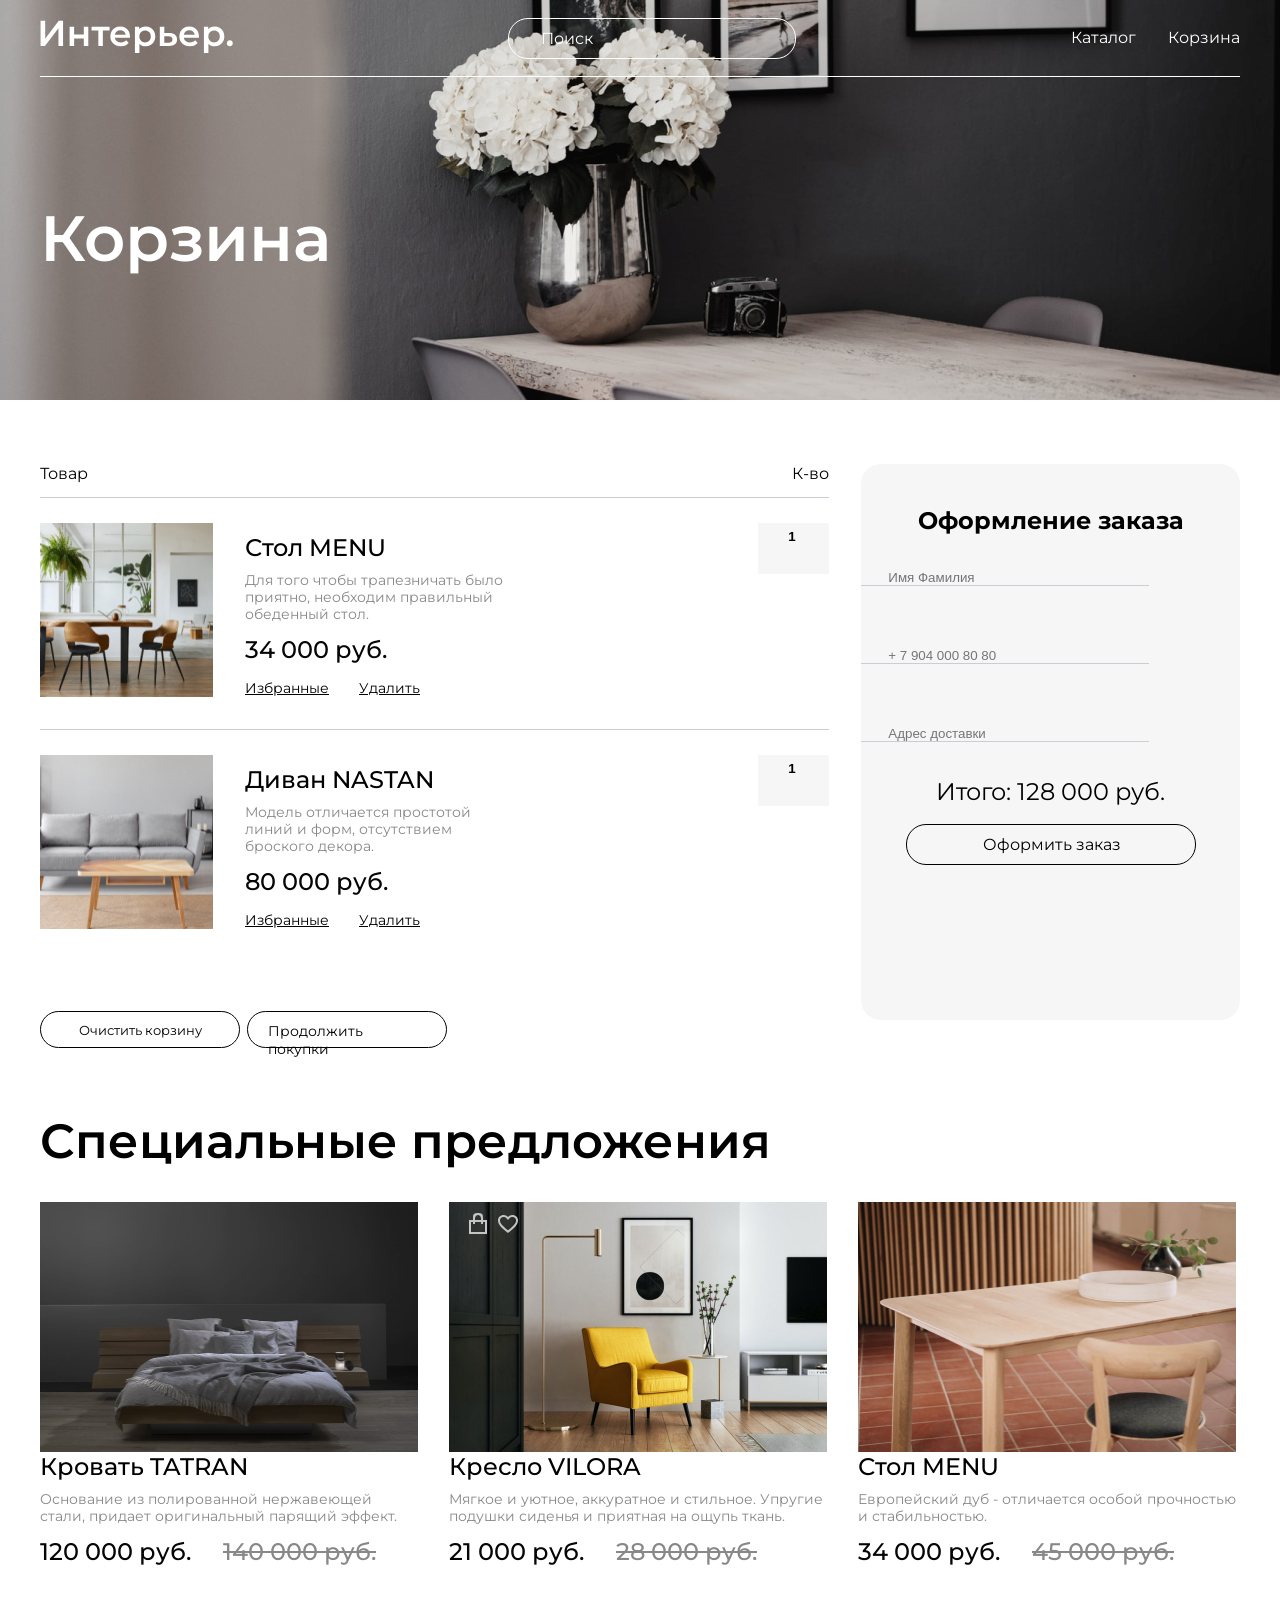
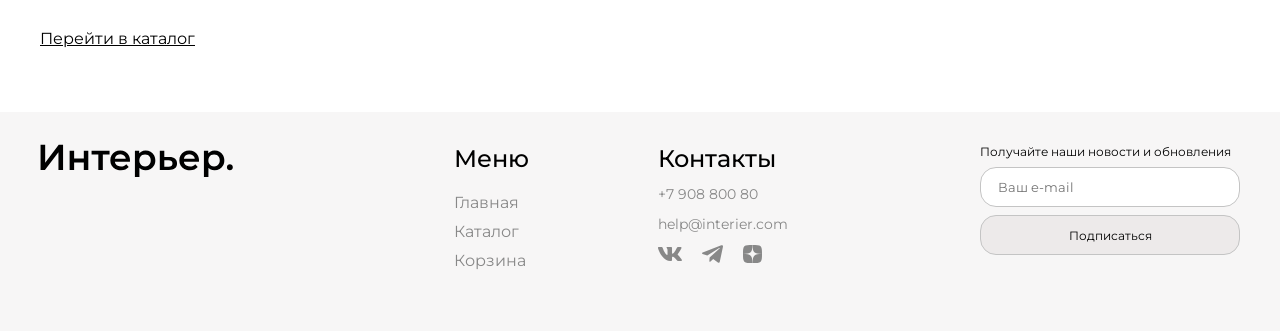
==== cart.html @ 4532df4e "first commit" ====
<!DOCTYPE html>
<html lang="en">
<head>
    <meta charset="UTF-8">
    <meta name="viewport" content="width=device-width, initial-scale=1.0">
    <title>Document</title>
    <link rel="preconnect" href="https://fonts.googleapis.com">
    <link rel="preconnect" href="https://fonts.gstatic.com" crossorigin>
    <link href="https://fonts.googleapis.com/css2?family=Montserrat:ital,wght@0,100..900;1,100..900&display=swap"
        rel="stylesheet">
    <link rel="stylesheet" href="./css/style.css">
</head>
<body>
    <div class="top-cart center">
        <header class="header">
            <a class="logo" href="index.html">
                <img src="./img/logo.svg" alt="logo">
            </a>
            <input placeholder="Поиск" class="header__input" type="text">
            <nav class="menu">
                <ul class="menu__link menu__link_info">
                    <li>
                        <a class="menu__link menu__link_info" href="catalog.html">
                            Каталог
                        </a>
                    </li>
                    <li>
                        <a class="menu__link menu__link_info" href="cart.html">
                            Корзина
                        </a>
                    </li>
                </ul>
            </nav>
            <div class="menu-mob">
                <a href="#"><svg width="20" height="19" viewBox="0 0 20 19" fill="none" xmlns="http://www.w3.org/2000/svg">
                    <g clip-path="url(#clip0_310_627)">
                    <path d="M5.7515 2.99141C4.59282 4.14838 3.91891 5.70363 3.86709 7.34023C3.81528 8.97682 4.38946 10.5716 5.47264 11.7995C6.55581 13.0275 8.06645 13.7962 9.69672 13.9491C11.2973 14.0991 12.8949 13.6444 14.1757 12.6766L17.5069 16.0085L17.5069 16.0085C17.5897 16.0914 17.6881 16.1571 17.7963 16.2019C17.9046 16.2468 18.0206 16.2698 18.1377 16.2698C18.2549 16.2698 18.3709 16.2468 18.4791 16.2019C18.5873 16.1571 18.6857 16.0914 18.7685 16.0085C18.8514 15.9257 18.9171 15.8274 18.9619 15.7191C19.0068 15.6109 19.0298 15.4949 19.0298 15.3777C19.0298 15.2606 19.0068 15.1446 18.9619 15.0363C18.9171 14.9281 18.8514 14.8298 18.7685 14.7469L18.7685 14.7469L15.4368 11.416C16.4021 10.135 16.8547 8.53846 16.7038 6.93943C16.5501 5.31054 15.7816 3.80139 14.5547 2.719C13.3277 1.63662 11.7345 1.06232 10.0992 1.11292C8.46381 1.16352 6.90917 1.83523 5.7515 2.99141ZM5.7515 2.99141L5.82216 3.06217L5.7515 2.99141ZM13.5895 4.25366C14.0271 4.68416 14.3751 5.19703 14.6135 5.76269C14.8518 6.32835 14.9758 6.93561 14.9783 7.54944C14.9808 8.16327 14.8618 8.77152 14.628 9.3391C14.3943 9.90669 14.0505 10.4224 13.6164 10.8564C13.1824 11.2905 12.6667 11.6343 12.0991 11.868C11.5315 12.1018 10.9233 12.2208 10.3094 12.2183C9.6956 12.2158 9.08834 12.0918 8.52268 11.8535C7.95702 11.6151 7.44415 11.2671 7.01365 10.8295C6.15334 9.95509 5.67341 8.77613 5.6784 7.54944C5.6834 6.32275 6.17291 5.14773 7.04032 4.28033C7.90772 3.41292 9.08274 2.92341 10.3094 2.91841C11.5361 2.91342 12.7151 3.39335 13.5895 4.25366Z" fill="white" stroke="white" stroke-width="0.2"/>
                    </g>
                    <defs>
                    <clipPath id="clip0_310_627">
                    <rect width="19" height="19" fill="white" transform="translate(0.800537)"/>
                    </clipPath>
                    </defs>
                    </svg>
                    </a>
                    <a href="catalog.html"><svg width="20" height="21" viewBox="0 0 20 21" fill="none" xmlns="http://www.w3.org/2000/svg">
                        <rect x="0.800537" y="0.900024" width="4.57143" height="4.57143" fill="white"/>
                        <rect x="0.800537" y="8.21436" width="4.57143" height="4.57143" fill="white"/>
                        <rect x="0.800537" y="15.5286" width="4.57143" height="4.57143" fill="white"/>
                        <rect x="8.11401" y="8.21436" width="4.57143" height="4.57143" fill="white"/>
                        <rect x="8.11401" y="15.5286" width="4.57143" height="4.57143" fill="white"/>
                        <rect x="8.11401" y="0.900024" width="4.57143" height="4.57143" fill="white"/>
                        <rect x="15.4285" y="8.21436" width="4.57143" height="4.57143" fill="white"/>
                        <rect x="15.4285" y="15.5286" width="4.57143" height="4.57143" fill="white"/>
                        <rect x="15.4285" y="0.900024" width="4.57143" height="4.57143" fill="white"/>
                        </svg>
                        </a>
                        <a href="cart.html"><svg width="19" height="17" viewBox="0 0 19 17" fill="none" xmlns="http://www.w3.org/2000/svg">
                            <path d="M11.5834 16.8333C12.1359 16.8333 12.6658 16.6138 13.0566 16.2231C13.4473 15.8324 13.6667 15.3025 13.6667 14.75C13.6667 14.1974 13.4473 13.6675 13.0566 13.2768C12.6658 12.8861 12.1359 12.6666 11.5834 12.6666C11.0309 12.6666 10.501 12.8861 10.1103 13.2768C9.71957 13.6675 9.50008 14.1974 9.50008 14.75C9.50008 15.3025 9.71957 15.8324 10.1103 16.2231C10.501 16.6138 11.0309 16.8333 11.5834 16.8333ZM4.29174 16.8333C4.84428 16.8333 5.37418 16.6138 5.76488 16.2231C6.15558 15.8324 6.37508 15.3025 6.37508 14.75C6.37508 14.1974 6.15558 13.6675 5.76488 13.2768C5.37418 12.8861 4.84428 12.6666 4.29174 12.6666C3.73921 12.6666 3.20931 12.8861 2.81861 13.2768C2.4279 13.6675 2.20841 14.1974 2.20841 14.75C2.20841 15.3025 2.4279 15.8324 2.81861 16.2231C3.20931 16.6138 3.73921 16.8333 4.29174 16.8333ZM17.873 2.16975C18.133 2.16136 18.3796 2.05217 18.5606 1.86525C18.7416 1.67834 18.8428 1.42836 18.8428 1.16819C18.8428 0.908013 18.7416 0.658037 18.5606 0.471123C18.3796 0.28421 18.133 0.175013 17.873 0.166626H16.674C15.7345 0.166626 14.922 0.818709 14.7178 1.73538L13.4126 7.61246C13.2084 8.52912 12.3959 9.18121 11.4563 9.18121H3.63133L2.12924 3.17079H11.8636C12.1212 3.15904 12.3644 3.04844 12.5425 2.86199C12.7206 2.67555 12.82 2.42761 12.82 2.16975C12.82 1.91189 12.7206 1.66395 12.5425 1.47751C12.3644 1.29106 12.1212 1.18046 11.8636 1.16871H2.12924C1.82473 1.16862 1.5242 1.23796 1.25051 1.37145C0.976816 1.50495 0.737162 1.69909 0.549763 1.93911C0.362364 2.17913 0.232155 2.45872 0.169035 2.75662C0.105913 3.05452 0.111544 3.36289 0.185495 3.65829L1.68758 9.66662C1.79586 10.1002 2.046 10.485 2.39821 10.7601C2.75042 11.0351 3.18447 11.1844 3.63133 11.1843H11.4563C12.368 11.1845 13.2524 10.8736 13.9636 10.3032C14.6748 9.73275 15.1701 8.93681 15.3678 8.04683L16.674 2.16975H17.873Z" fill="white"/>
                            </svg>
                            </a>
            </div>
        </header>
        <section class="top__content">
            <h1 class="subtitle">Корзина</h1>
            </section>
    </div>
    <div class="cart center">
      <div class="cart__content">
        <div class="cart__name-box center">
            <p>Товар</p>
            <p>К-во</p>
        </div>
        <div class="cart__item">
            <div class="cart__left">
                <img class="cart__img" src="img/cart1.jpg" alt="стол">
                <div class="cart__info">
                    <h4 class="cart__info-name">Стол MENU</h4>
                    <p class="cart__info-title">Для того чтобы трапезничать было приятно, необходим правильный обеденный стол.</p>
                    <p class="cart__info-price">34 000 руб.</p>
                    <div class="cart__link-box">
                        <a class="cart__link-box" href="#">Избранные</a>
                        <a class="cart__link-box" href="#">Удалить</a>
                    </div>
                </div>
            </div>
           <div class="cart__vibor">
            <input class="cart__vibor cart__vibor_nomer" type="number" value="1">
           </div>
        </div>
        <div class="cart__item">
            <div class="cart__left">
                <img class="cart__img" src="img/cart2.jpg" alt="диван">
                <div class="cart__info">
                    <h4 class="cart__info-name">Диван NASTAN</h4>
                    <p class="cart__info-title">Модель отличается простотой линий и форм, отсутствием броского декора. </p>
                    <p class="cart__info-price">80 000 руб.</p>
                    <div class="cart__link-box">
                        <a class="cart__link-box" href="#">Избранные</a>
                        <a class="cart__link-box" href="#">Удалить</a>
                    </div>
                    </div>
                </div>
                <div class="cart__vibor">
                <input class="cart__vibor cart__vibor_nomer" type="number" value="1">
                </div>           
            </div>
            <div class="button">
            <button class="button__filter">Очистить корзину</button>
            <a class="button__cont" href="catalog.html">Продолжить покупки</a>
            </div>       
         </div>
      <div class="cart__form">
        <h3 class="cart__form-title">Оформление заказа</h3>
        <div class="cart__form-anketa">   
        <input class="cart__form-name" type="text" placeholder="Имя Фамилия"><br>
        <input class="cart__form-name" type="text" placeholder="+ 7 904 000 80 80"><br>
        <input class="cart__form-name" type="text" placeholder="Адрес доставки"><br>
     </div>
<div>
    <div>
    <p class="cart__form-cena">Итого: 128 000 руб.</p>
    </div>
<div>
    <a class="cart__form-sakas" href="cart.html">Оформить заказ</a>
</div>
    </div>       
      </div>
    </div>  
    </div>
       <section class="products__title center">
        <h2 class="products__title center  products__title_cart center">Специальные предложения</h2>
        <div class="product-box_cart center">
            <article class="product">
                <div class="product__icons_cart">
                    <a class="product-blok" href="#"><svg width="24" height="24" viewBox="0 0 24 24"
                        fill="none" xmlns="http://www.w3.org/2000/svg">
                        <g clip-path="url(#clip0_196_499)">
                            <path
                                d="M7 8V6C7 4.67916 7.07093 2.93397 8 2C8.92908 1.06603 10.6861 1 12 1C13.3139 1 15.0709 1.06603 16 2C16.9291 2.93397 17 4.67916 17 6V8H20C20.2628 8 20.8142 7.81321 21 8C21.1858 8.18679 21 8.73583 21 9V21C21 21.2642 21.1858 21.8132 21 22C20.8142 22.1868 20.2628 22 20 22H4C3.73722 22 3.18582 22.1868 3 22C2.81419 21.8132 3 21.2642 3 21V9C3 8.73583 2.81419 8.18679 3 8C3.18582 7.81321 3.73722 8 4 8H7ZM7 10H5V20H19V10H17V12H15V10H9V12H7V10ZM9 8H15V6C15 5.2075 14.5575 4.56038 14 4C13.4426 3.43962 12.7884 3 12 3C11.2117 3 10.5575 3.43962 10 4C9.44256 4.56038 9 5.2075 9 6V8Z"
                                fill="#C4C4C4" />
                        </g>
                        <defs>
                            <clipPath id="clip0_196_499">
                                <rect width="24" height="24" fill="white" />
                            </clipPath>
                        </defs>
                    </svg>
                </a>
                <a class="product-like" href="#"><svg width="24" height="24" viewBox="0 0 24 24"
                        fill="none" xmlns="http://www.w3.org/2000/svg">
                        <path
                            d="M12 21C11.355 20.428 10.626 19.833 9.85499 19.2H9.84499C7.12999 16.98 4.05299 14.468 2.69399 11.458C2.24751 10.4997 2.0109 9.45713 1.99998 8.4C1.997 6.94949 2.57876 5.55899 3.6138 4.54277C4.64884 3.52655 6.04978 2.9704 7.49999 3C8.68062 3.00187 9.83583 3.34308 10.828 3.983C11.264 4.26597 11.6584 4.60826 12 5C12.3435 4.6098 12.738 4.26771 13.173 3.983C14.1647 3.34296 15.3197 3.00172 16.5 3C17.9502 2.9704 19.3511 3.52655 20.3862 4.54277C21.4212 5.55899 22.003 6.94949 22 8.4C21.9898 9.45882 21.7532 10.5032 21.306 11.463C19.947 14.473 16.871 16.984 14.156 19.2L14.146 19.208C13.374 19.837 12.646 20.432 12.001 21.008L12 21ZM7.49999 5C6.5685 4.98835 5.67006 5.34485 4.99999 5.992C4.35438 6.62617 3.99355 7.49505 3.99991 8.4C4.01132 9.1705 4.18582 9.92985 4.51199 10.628C5.1535 11.9267 6.0191 13.1021 7.06899 14.1C8.05999 15.1 9.19999 16.068 10.186 16.882C10.459 17.107 10.737 17.334 11.015 17.561L11.19 17.704C11.457 17.922 11.733 18.148 12 18.37L12.013 18.358L12.019 18.353H12.025L12.034 18.346H12.039H12.044L12.062 18.331L12.103 18.298L12.11 18.292L12.121 18.284H12.127L12.136 18.276L12.8 17.731L12.974 17.588C13.255 17.359 13.533 17.132 13.806 16.907C14.792 16.093 15.933 15.126 16.924 14.121C17.974 13.1236 18.8397 11.9485 19.481 10.65C19.8131 9.9458 19.9901 9.17851 20 8.4C20.0042 7.49784 19.6435 6.6323 19 6C18.3312 5.34992 17.4326 4.99049 16.5 5C15.3619 4.99033 14.2739 5.46737 13.51 6.311L12 8.051L10.49 6.311C9.72606 5.46737 8.63807 4.99033 7.49999 5Z"
                            fill="#C4C4C4" />
                    </svg>
                </a>              
                </div>
                <img class="product__img" src="./img/krovat.jpg" alt="Кровать TATRAN">
                <h3 class="product">Кровать TATRAN</h3>
                <p class="product__name">Основание из полированной нержавеющей стали, придает оригинальный парящий эффект.</p>
                <div class="product__sale">
                    <p class="product__price">120 000 руб.</p>
                    <p class="product__price product__price_old">140 000 руб.</p>
                </div>
            </article>
            <article class="product">
                <img class="product__img" src="./img/product1.jpg" alt="кресло">
                <h3 class="product">Кресло VILORA</h3>
                <p class="product__name">Мягкое и уютное, аккуратное и стильное. Упругие подушки сиденья и приятная на
                    ощупь ткань.</p>
                    <div class="product__sale">
                <p class="product__price">21 000 руб.</p>
                <p class="product__price product__price_old">28 000 руб.</p>
            </div>
            </article>
            <article class="product">
                <img class="product__img" src="./img/stol.jpg" alt="Стол MENU">
                <h3 class="product">Стол MENU</h3>
                <p class="product__name">Европейский дуб - отличается особой прочностью и стабильностью.</p>
                <div class="product__sale">
                    <p class="product__price">34 000 руб.</p>
                    <p class="product__price product__price_old">45 000 руб.</p>
                </div>
            </article>            
        </div>
    </section>   
    <div class="nav-box center">
        <nav>
            <a class="catalog__navigation center" href="catalog.html">Перейти в каталог</a>
        </nav>
    </div>           
        <footer class="footer footer__container center">
        <img class="logo__old" src="./img/logo2.svg" alt="Интерьер.">
        <div class="footer__box_mega center">
            <div class="footer__box">
                <div class="footer__menu">
                    <h4 class="footer__menu_vibor">Меню</h4>
                    <ul class="menu__link_old">
                        <li class="menu__list"><a class="menu__link menu__link_old" href="index.html">Главная</a></li>
                        <li class="menu__list"><a class="menu__link menu__link_old" href="lib/catalog.html">Каталог</a></li>
                        <li class="menu__list"><a class="menu__link menu__link_old" href="lib/cart.html">Корзина</a></li>
                    </ul>
                </div>
                <div class="footer__contacts2">
                    <h5 class="footer__contacts_vibor2">Контакты</h5>
                    <a class="footer__contacts_phon" href="tel:+79088008080">+7 908 800 80</a>
                    <a class="footer__contacts_phon" href="mailto:help@interier.com">help@interier.com</a>
                    <div class="footer__contacts_seti">
                        <img class="footer__icon" src="./img/vk.svg" alt="vk">
                        <img class="footer__icon" src="./img/telegram.svg" alt="telegram">
                        <img class="footer__icon" src="./img/dzen.svg" alt="dzen">
                    </div>
                </div>
            </div>
            <form class="info__form" action="#">
                <p class="info">Получайте наши новости и обновления</p>
                <input class="email" placeholder="Ваш e-mail">
                <button class="form form__text">Подписаться</button>
            </form>
        </div>
    </footer>
</body>
</html>
---- css/style.css ----
* {
  margin: 0;
  padding: 0;
  box-sizing: border-box;
}

body {
  font-family: "Montserrat", sans-serif;
  font-size: 14px;
}

a {
  text-decoration: none;
}

.center {
  padding-left: calc(50% - 600px);
  padding-right: calc(50% - 600px);
}

.top {
  height: 735px;
  background-image: url(../img/toplogo.jpg);
  background-repeat: no-repeat;
  background-position: center;
  background-size: cover;
}

.top_cat {
  height: 400px;
  background-image: url(../img/logokat.jpg);
  background-repeat: no-repeat;
  background-position: center;
  background-size: cover;
}

.top__text {
  font-size: 24px;
  margin-bottom: 16px;
  height: 32px;
  color: #FFFFFF;
  padding-top: 16px;
}

.header {
  height: 77px;
  display: flex;
  border-bottom: 0.5px solid #FFFFFF;
  justify-content: space-between;
  flex-wrap: wrap;
  align-items: center;
}

.header__input {
  width: 288px;
  height: 41px;
  border-radius: 20px;
  box-sizing: border-box;
  outline: none;
  background-color: transparent;
  border: 1px solid #FFFFFF;
  color: #FFFFFF;
  font: inherit;
  font-size: 16px;
  font-weight: 400;
  padding-left: 32px;
  padding-right: 32px;
}

.header__select {
  width: 288px;
  height: 41px;
  border-radius: 20px;
  box-sizing: border-box;
  outline: none;
  background-color: transparent;
  border: 1px solid #FFFFFF;
  color: #FFFFFF;
  font: inherit;
  font-size: 16px;
  font-weight: 400;
  padding-left: 32px;
  padding-right: 32px;
}

.header__input::-moz-placeholder {
  color: #FFFFFF;
}

.header__input::placeholder {
  color: #FFFFFF;
}

.header__input:focus::-moz-placeholder {
  color: transparent;
}

.header__input:focus::placeholder {
  color: transparent;
}

.top__title {
  margin-top: 64px;
  margin-bottom: 16px;
  max-width: 792px;
  font-size: 64px;
  font-weight: 600;
  line-height: 70px;
  color: #FFFFFF;
}

.subtitle {
  padding-top: 126px;
  font-size: 64px;
  font-weight: 600;
  line-height: 70px;
  color: #FFFFFF;
}

.catalog {
  padding-top: 16px;
  height: 24px;
  font-size: 16px;
  font-weight: 400;
  line-height: 24px;
  text-align: left;
  text-decoration-line: underline;
  color: #FFFFFF;
}

.catalog:hover {
  transform: scale(1.1);
  transition: transform 0.3s;
  transition: fill 1s;
}

.menu__link {
  font-size: 16px;
  font-weight: 400;
  text-decoration-line: none;
  line-height: 20px;
  text-align: left;
  color: #FFFFFF;
}

.menu-mob {
  display: none;
}

.menu__link_old {
  color: #888888;
  list-style-type: none;
}

.menu__link_info {
  list-style-type: none;
  display: flex;
  gap: 32px;
}

.inputs__filter {
  font-family: "Montserrat", sans-serif;
  padding-top: 12px;
  padding-bottom: 12px;
  padding-left: 17px;
  box-sizing: border-box;
  width: 182px;
  height: 40px;
  border-radius: 20px;
  border: 1px solid #C4C4C4;
}

.filter:not([multiple]) {
  background-image: url(../img/polygon.svg);
  background-repeat: no-repeat;
  background-position: 87% 52%;
}

.filter__hit {
  font-family: "Montserrat", sans-serif;
  padding-top: 12px;
  padding-bottom: 12px;
  padding-left: 17px;
  box-sizing: border-box;
  width: 227px;
  height: 40px;
  border-radius: 20px;
  border: 1px solid #C4C4C4;
  -webkit-appearance: none;
     -moz-appearance: none;
          appearance: none;
}

.filter__hit:hover {
  outline: none;
  cursor: pointer;
}

.filter__hit:not([multiple]) {
  background-image: url(../img/polygon.svg);
  background-repeat: no-repeat;
  background-position: 90% 52%;
}

.products__title {
  font-weight: 600;
  font-size: 48px;
  margin-top: 64px;
  margin-bottom: 32px;
}

.products__catalog {
  font-size: 16px;
}

.heading {
  font-size: 48px;
  font-weight: 600;
  line-height: 58px;
  color: #000000;
}

.for {
  margin-top: 32px;
  display: grid;
  gap: 32px;
  grid-template-columns: repeat(12, 1fr);
}

.for-box {
  padding-top: 64px;
}

.for__item {
  height: 415px;
  grid-column: span 4;
  font-size: 34px;
  line-height: 41px;
  align-items: center;
  text-align: center;
  color: #FFFFFF;
  display: flex;
  justify-content: center;
  align-items: center;
}
.for__item:hover {
  font-weight: bold;
}

.for__item_big {
  grid-column: span 6;
}

.for__item_1 {
  background-image: url(../img/for1.jpg);
}

.for__item_2 {
  background-image: url(../img/for2.jpg);
}

.for__item_3 {
  background-image: url(../img/for3.jpg);
}

.for__item_4 {
  background-image: url(../img/for4.jpg);
}

.for__item_5 {
  background-image: url(../img/for5.jpg);
}

.product {
  width: 378px;
  font-weight: 500;
  font-size: 24px;
  color: #000000;
  display: flex;
  flex-wrap: wrap;
}

.title-product {
  color: rgb(0, 0, 0);
  font-family: Montserrat;
  font-size: 24px;
  font-weight: 500;
  line-height: 29px;
  margin-top: 10px;
}
.title-product:hover {
  font-weight: bold;
}

.product__asort {
  max-width: 1200px;
  font-weight: 500;
  font-size: 24px;
  color: #000000;
  display: flex;
  flex-wrap: wrap;
  -moz-column-gap: 31px;
       column-gap: 31px;
  row-gap: 48px;
}

.product-box {
  box-sizing: border-box;
  padding-top: 64px;
  display: flex;
  flex-wrap: wrap;
  gap: 31px;
}

.catalog-nav {
  width: 1200px;
  display: flex;
  justify-content: space-between;
  align-items: center;
  margin-bottom: 36px;
}
.catalog-nav__link {
  font-family: "Montserrat", sans-serif;
  text-decoration: none;
  color: #000;
}
.catalog-nav__inputs {
  display: flex;
  gap: 10px;
}

.product-menu {
  font-weight: 500;
  font-size: 24px;
  color: #000000;
  display: flex;
  flex-wrap: wrap;
  -moz-column-gap: 31px;
       column-gap: 31px;
  row-gap: 48px;
}

.product__img {
  width: 100%;
  height: 250px;
  background-size: cover;
}

.product__icons {
  position: absolute;
  left: 2px;
  width: 60px;
  display: flex;
  justify-content: space-between;
}

.product-blok {
  margin-top: 10px;
}
.product-blok:hover {
  filter: brightness(0);
}

.product-like {
  margin-top: 10px;
}
.product-like:hover {
  filter: brightness(0);
}

.product__name {
  font-weight: 400;
  font-size: 14px;
  margin-top: 10px;
  margin-bottom: 12px;
  line-height: 17px;
  color: #888888;
}

.product__sale {
  display: flex;
  gap: 32px;
}

.product__price {
  font-size: 24px;
  font-weight: 500;
  line-height: 29px;
  color: #050505;
  display: flex;
  gap: 32px;
}

.product__price_old {
  text-decoration: line-through;
  color: #888888;
}

.nav-box {
  display: block;
  padding-top: 31px;
  padding-bottom: 64px;
  font-weight: 400;
  font-size: 16px;
  text-decoration: underline;
  color: #000000;
}

.catalog__navigation {
  font-weight: 400;
  font-size: 16px;
  text-decoration: underline;
  color: #000000;
}

.footer {
  background-color: #F7F6F6;
}
.footer__container {
  display: flex;
  justify-content: space-between;
  align-items: flex-start;
  padding-top: 32px;
  padding-bottom: 59px;
}
.footer__box_mega {
  display: flex;
  gap: 192px;
}
.footer__box {
  display: flex;
  gap: 129px;
}
.footer__menu {
  font-size: 24px;
  display: flex;
  flex-direction: column;
  gap: 12px;
}
.footer__menu_vibor {
  font-weight: 500;
  font-size: 24px;
  flex-direction: row;
  display: flex;
  gap: 12px;
  color: #000000;
}
.footer__contacts_vibor2 {
  font-weight: 500;
  font-size: 24px;
  display: flex;
  flex-direction: column;
  color: #000000;
}
.footer__contacts2 {
  display: flex;
  flex-direction: column;
  gap: 12px;
}
.footer__contacts_phon {
  text-decoration-line: none;
  color: #888888;
  display: flex;
  gap: 12px;
}
.footer__contacts_seti {
  display: flex;
  gap: 20px;
}
.footer__icon:hover {
  cursor: pointer;
  filter: brightness(0);
}

.email {
  font-family: "Montserrat", sans-serif;
  padding-top: 12px;
  padding-bottom: 12px;
  padding-left: 17px;
  box-sizing: border-box;
  width: 260px;
  height: 40px;
  border-radius: 16px;
  border: 1px solid #C4C4C4;
}
.email:focus {
  outline: none;
}
.email:focus::-moz-placeholder {
  color: transparent;
}
.email:focus::placeholder {
  color: transparent;
}

.form {
  width: 260px;
  height: 40px;
  font-size: 12px;
  border-radius: 16px;
  background: rgba(222, 215, 215, 0.4117647059);
  border: 1px solid #C4C4C4;
}
.form__text {
  font-family: "Montserrat", sans-serif;
  padding-top: 12px;
  padding-bottom: 12px;
  text-align: center;
}
.form__text:hover {
  cursor: pointer;
  background-color: #000;
  color: #FFFFFF;
}

.info {
  width: 251px;
  font-size: 12px;
}
.info__form {
  display: flex;
  flex-direction: column;
  gap: 8px;
}

.top-cart {
  height: 400px;
  background-image: url(../img/topcart.jpg);
  background-size: cover;
  background-repeat: no-repeat;
  background-position: center;
}

.cart {
  display: grid;
  grid-template-columns: repeat(12, 1fr);
  gap: 32px;
  margin-top: 64px;
}
.cart__name-box {
  display: flex;
  justify-content: space-between;
  padding-bottom: 14px;
  font-size: 16px;
}
.cart__item {
  border-top: 0.5px solid #CACDD8;
  padding-top: 25px;
  padding-bottom: 32px;
  display: flex;
  justify-content: space-between;
  align-items: flex-start;
}
.cart__info-name {
  color: rgb(0, 0, 0);
  font-family: Montserrat;
  font-size: 24px;
  font-weight: 500;
  line-height: 29px;
  margin-top: 10px;
  display: flex;
  flex-direction: column;
  gap: 14px;
}
.cart__info-title {
  width: 276px;
  margin-top: 10px;
  margin-bottom: 12px;
  line-height: 17px;
  color: #888888;
}
.cart__info-price {
  font-size: 24px;
  font-weight: 500;
  line-height: 29px;
  color: #050505;
  display: flex;
  gap: 32px;
  padding-bottom: 15px;
}
.cart__left {
  display: flex;
  -webkit-text-decoration: column;
          text-decoration: column;
  gap: 32px;
}
.cart__form {
  background: #F7F6F6;
  border-radius: 20px;
  height: 556px;
  grid-column: span 4;
}
.cart__form-title {
  font-weight: 700;
  font-size: 24px;
  padding-top: 42px;
  padding-bottom: 35px;
  text-align: center;
}
.cart__form-anketa {
  height: 143px;
  width: 288px;
}
.cart__form-name {
  display: flex;
  flex-direction: column;
  background: #F7F6F6;
  border: none;
  width: 288px;
  border-bottom: 1px solid #CACDD8;
  margin-bottom: 44px;
  padding-left: 27px;
}
.cart__form-cena {
  margin-top: 64px;
  padding-bottom: 18px;
  font-size: 24px;
  text-align: center;
}
.cart__form-sakas {
  color: #000;
  padding-top: 10px;
  padding-bottom: 11px;
  display: block;
  padding-left: 76px;
  font-size: 16px;
  border: 1px solid #000000;
  border-radius: 20px;
  width: 290px;
  height: 41px;
  margin-left: 45px;
}
.cart__form-sakas:hover {
  cursor: pointer;
  background-color: #000;
  color: #FFFFFF;
}
.cart__content {
  grid-column: span 8;
}
.cart__link-box {
  display: flex;
  gap: 30px;
  color: #000;
  text-decoration: underline;
}
.cart__link-box1 {
  color: #000;
  text-decoration: underline;
}
.cart__vibor {
  border: none;
  background-color: #F7F6F6;
  width: 71px;
  height: 51px;
  padding-left: 15px;
}
.cart__vibor_nomer {
  width: 47px;
  height: 27px;
  font-weight: 600;
}

.product-box_cart {
  box-sizing: border-box;
  display: flex;
  flex-wrap: wrap;
  gap: 31px;
}

.product__icons_cart {
  position: absolute;
  padding-top: 10px;
  left: 466px;
}

.button {
  border: #000;
  font-family: "Montserrat", sans-serif;
  margin-top: 50px;
  display: flex;
  gap: 7px;
}
.button__filter {
  font-family: "Montserrat", sans-serif;
  padding-top: 10px;
  padding-bottom: 10px;
  padding-left: 33px;
  padding-right: 33px;
  border: 1px solid #000000;
  border-radius: 50px;
  width: 200px;
  height: 37px;
  background-color: white;
}
.button__filter:hover {
  cursor: pointer;
  background-color: #000;
  color: #FFFFFF;
}
.button__cont {
  font-family: "Montserrat", sans-serif;
  padding-top: 10px;
  padding-bottom: 10px;
  padding-left: 20px;
  padding-right: 20px;
  border: 1px solid #000000;
  border-radius: 50px;
  width: 200px;
  height: 37px;
  color: #000;
}
.button__cont:hover {
  cursor: pointer;
  background-color: #000;
  color: #FFFFFF;
}

* {
  margin: 0;
  padding: 0;
  box-sizing: border-box;
}

body {
  font-family: "Montserrat", sans-serif;
  font-size: 14px;
}

a {
  text-decoration: none;
}

.center {
  padding-left: calc(50% - 600px);
  padding-right: calc(50% - 600px);
}

.catalog {
  padding-top: 16px;
  height: 24px;
  font-size: 16px;
  font-weight: 400;
  line-height: 24px;
  text-align: left;
  text-decoration-line: underline;
  color: #FFFFFF;
}

.inputs__filter {
  font-family: "Montserrat", sans-serif;
  padding-top: 12px;
  padding-bottom: 12px;
  padding-left: 17px;
  box-sizing: border-box;
  width: 182px;
  height: 40px;
  border-radius: 20px;
  border: 1px solid #C4C4C4;
}

.filter:not([multiple]) {
  background-image: url(../img/polygon.svg);
  background-repeat: no-repeat;
  background-position: 87% 52%;
}

.filter__hit {
  font-family: "Montserrat", sans-serif;
  padding-top: 12px;
  padding-bottom: 12px;
  padding-left: 17px;
  box-sizing: border-box;
  width: 227px;
  height: 40px;
  border-radius: 20px;
  border: 1px solid #C4C4C4;
  -webkit-appearance: none;
  -moz-appearance: none;
  appearance: none;
}

.filter__hit:hover {
  outline: none;
  cursor: pointer;
}

.filter__hit:not([multiple]) {
  background-image: url(../img/polygon.svg);
  background-repeat: no-repeat;
  background-position: 90% 52%;
}

.inputs__filter {
  width: 182px;
  height: 40px;
  border: 1px solid rgb(196, 196, 196);
  border-radius: 20px;
  color: rgb(0, 0, 0);
  font-family: Montserrat;
  font-size: 16px;
  font-weight: 500;
  line-height: 20px;
  text-align: left;
  padding-left: 17px;
  background-color: #fff;
  position: relative;
  border: 1px solid #C4C4C4;
}

.inputs__filter:hover {
  outline: none;
  cursor: pointer;
}

.inputs__filter:not([multiple]) {
  background-image: url(../img/polygon.svg);
  background-repeat: no-repeat;
  background-position: 87% 52%;
}

.filtering-box {
  position: absolute;
  right: 238px;
  top: 491px;
  width: 541.5px;
  height: 548px;
  background-color: #fff;
  box-shadow: 0px 4px 67px -12px rgba(0, 0, 0, 0.32);
  display: flex;
  justify-content: center;
  align-items: center;
  padding-left: 48px;
  padding-right: 48px;
}

.filtering-container {
  width: 445.5px;
  height: 468px;
  display: flex;
  flex-direction: column;
  gap: 36px;
}

.filtering-container__top {
  width: 445.5px;
  height: 392px;
  display: flex;
  flex-wrap: wrap;
  -moz-column-gap: 65px;
       column-gap: 65px;
  row-gap: 32px;
}

.container-top__left {
  width: 190.5px;
  height: 392px;
  display: flex;
  flex-direction: column;
  gap: 32px;
}

.box__delivery-time {
  width: 136px;
  height: 177px;
}

.container-top__title {
  color: rgb(5, 5, 5);
  font-family: Montserrat;
  font-size: 16px;
  font-weight: 500;
  line-height: 20px;
}

.lower-indentation_16 {
  margin-bottom: 16px;
}

.lower-indentation_14 {
  margin-bottom: 14px;
}

.box-price__text {
  color: rgb(0, 0, 0);
  font-family: Montserrat;
  line-height: 17px;
}

.delivery-time__container {
  width: 102px;
  height: 141px;
  display: flex;
  flex-direction: column;
  cursor: pointer;
  gap: 14px;
}

.radio {
  display: flex;
  align-items: center;
  gap: 20px;
  padding-left: 25px;
}

.radio__input {
  display: none;
}

input[type=radio] + label {
  cursor: pointer;
}

input[type=radio] + label::before {
  content: "";
  position: absolute;
  left: 50px;
  width: 15px;
  height: 15px;
  border: 1px solid #888888;
  border-radius: 50%;
}

input[type=radio]:checked + .radio__label::after {
  display: flex;
  align-items: center;
  cursor: pointer;
  position: relative;
  font-size: 14px;
}

.radio__label::before {
  content: "";
  border: 1px solid #888888;
  border-radius: 50%;
  position: absolute;
  background-color: #fff;
}

.radio__input:checked + .radio__label::before {
  border-color: #000;
  background-image: url(../img/vector1.svg);
  background-repeat: no-repeat;
  background-position: center;
}

.room-type__label {
  color: rgb(0, 0, 0);
  font-family: Montserrat;
  line-height: 17px;
}

.container-top__right {
  width: 190px;
  height: 330px;
  display: flex;
  flex-direction: column;
  justify-content: flex-start;
}

input[type=checkbox] + label {
  cursor: pointer;
}

input[type=checkbox] + label::before {
  content: "";
  position: absolute;
  width: 14px;
  height: 14px;
  border: 1px solid #888888;
}

input[type=checkbox]:checked + .room-type__label::after {
  display: flex;
  align-items: center;
  cursor: pointer;
  position: relative;
  font-size: 14px;
}

.room-type__input {
  display: none;
}

.room-type__label {
  display: flex;
  align-items: center;
  position: relative;
  padding-left: 30px;
}

.room-type__label::before {
  content: "";
  width: 14px;
  height: 14px;
  border: 1px solid #888888;
  position: absolute;
  left: 0;
}

.room-type__input:checked + .room-type__label::before {
  border-color: #000;
  background-image: url(../img/vector1.svg);
  background-repeat: no-repeat;
  background-position: center;
}

.box__price {
  margin-top: 12px;
}

.range {
  display: flex;
  flex-direction: column;
  gap: 14px;
}
.range__cursor {
  display: flex;
  gap: 14px;
  border: 1px 0.5px solid #000;
}
.range__input {
  width: 190px;
  height: 9px;
  overflow: hidden;
  outline: none;
}
.range__input, .range__input::-webkit-slider-runnable-track, .range__input::-webkit-slider-thumb {
  -webkit-appearance: none;
  background: none;
}
.range__input::-webkit-slider-runnable-track {
  width: 200px;
  height: 1px;
  background: #000;
}
.range__input:nth-child(2)::-webkit-slider-runnable-track {
  background: none;
}
.range__input::-webkit-slider-thumb {
  position: relative;
  height: 8px;
  width: 8px;
  margin-top: -4px;
  background: #000;
  border: 1px solid #000;
  border-radius: 25px;
  cursor: pointer;
  z-index: 1;
}
.range__input::-webkit-slider-thumb:active {
  cursor: grabbing;
}
.range__input:nth-child(1)::-webkit-slider-runnable-track {
  z-index: 2;
}
.range__cursor {
  position: relative;
  height: 20px;
  width: 190px;
  display: inline-block;
  margin-top: -5px;
}
.range__cursor input {
  position: absolute;
}

.filtering-container__bottom {
  width: 430px;
  height: 40px;
  display: flex;
  justify-content: flex-end;
}

.lower-indentation_14 {
  margin-bottom: 14px;
}

.box-colour {
  width: 189px;
  height: 78px;
  display: flex;
  flex-direction: column;
  justify-content: flex-start;
}

.colour-many {
  display: flex;
  flex-wrap: wrap;
  max-width: 190px;
  gap: 14px;
}

.checkbox__colour_1 {
  display: flex;
  flex-wrap: wrap;
  max-width: 190px;
  gap: 14px;
}

.checkbox__colour {
  max-width: 189px;
  /* height: 15px; */
  display: flex;
  gap: 14px;
  flex-wrap: wrap;
  width: 15px;
}

.color-many__options {
  width: 15px;
  height: 15px;
  max-width: 189px;
  height: 15px;
  display: flex;
  gap: 14px;
  flex-wrap: wrap;
  width: 15px;
  height: 15px;
}

.checkbox {
  display: flex;
  align-items: center;
  gap: 10px;
}
.checkbox__input {
  display: none;
}
.checkbox__label_black {
  display: flex;
  align-items: center;
  padding-left: 30px;
}
.checkbox__label::before {
  content: "";
  display: inline-block;
  width: 14px;
  height: 14px;
  border: 1px solid #888888;
  position: absolute;
  left: 0;
  background-color: #fff;
}
.checkbox__label_black:before {
  content: "";
  display: block;
  width: 14px;
  height: 14px;
  border: 1px solid #888888;
  position: absolute;
  left: 0;
  background-color: #fff;
}
.checkbox__input:checked + .checkbox__label::before {
  border-color: #000;
  background-image: url(../img/vector1.svg);
  background-repeat: no-repeat;
  background-position: center;
}
.checkbox__label {
  display: flex;
  align-items: center;
  cursor: pointer;
  position: relative;
  padding-left: 30px;
}
.checkbox__label::before {
  content: "";
  display: inline-block;
  width: 14px;
  height: 14px;
  border: 1px solid #888888;
  position: absolute;
  left: 0;
  background-color: #fff;
}
.checkbox__input_black:checked + .checkbox__label_black::before {
  border-color: #000;
  background-image: url(../img/whitevektor.webp);
  background-size: contain;
  background-repeat: no-repeat;
  background-position: center;
}
.checkbox__input:not([multiple]) {
  background-image: url(../img/vector1.svg);
  background-repeat: no-repeat;
  background-position: 87% 52%;
}
.checkbox__label_white::before {
  background-color: #fff;
  border-color: #808080;
}
.checkbox__label_black::before {
  background-color: #000;
  border-color: #000;
}
.checkbox__input_black {
  display: none;
}
.checkbox__label_gray::before {
  background-color: #737373;
  border-color: #808080;
}
.checkbox__label_red::before {
  background-color: #FF0000;
  border-color: #FF0000;
}
.checkbox__label_orange::before {
  background-color: #FF7A41;
  border-color: #FF7A41;
}
.checkbox__label_yellow::before {
  background-color: #F2CB01;
  border-color: #F2CB01;
}
.checkbox__label_green::before {
  background-color: #00BF2A;
  border-color: #00BF2A;
}
.checkbox__label_lightgreen::before {
  background-color: #1CCC97;
  border-color: #1CCC97;
}
.checkbox__label_blue::before {
  background-color: #009FE3;
  border-color: #009FE3;
}
.checkbox__label_darkblue::before {
  background-color: #000AF8;
  border-color: #000AF8;
}
.checkbox__label_violet::before {
  background-color: #6710D6;
  border-color: #6710D6;
}
.checkbox__label_purple::before {
  background-color: #9D0DB5;
  border-color: #9D0DB5;
}
.checkbox__label_lilac::before {
  background-color: #D89AFF;
  border-color: #D89AFF;
}
.checkbox__label_pink::before {
  background-color: #FF65A6;
  border-color: #FF65A6;
}
.checkbox__input::checked + .checkbox__label_orange::before, .checkbox__input::checked + .checkbox__label_yellow::before, .checkbox__input::checked + .checkbox__label_lilac::before {
  background-image: url(../img/vector1.svg);
}
.checkbox__input_black::checked + .checkbox__label_black::before {
  background-image: url(../img/whitevektor.webp);
}

input[type=checkbox] {
  accent-color: #fff;
}

.container-bottom__button {
  width: 190px;
  height: 40px;
  color: rgb(0, 0, 0);
  font-family: Montserrat;
  font-size: 16px;
  font-weight: 400;
  line-height: 20px;
  border: 1px solid rgb(4, 4, 4);
  border-radius: 20px;
  background-color: #fff;
}

.container-bottom__button:hover {
  cursor: pointer;
  background-color: #000;
  color: #fff;
}

.filter:not([multiple]) {
  background-image: url(../img/polygon.svg);
  background-repeat: no-repeat;
  background-position: 37% 52%;
}

.filter__hit {
  font-family: "Montserrat", sans-serif;
  font-size: 16px;
  font-weight: 400;
  padding-top: 9px;
  padding-bottom: 12px;
  padding-left: 17px;
  box-sizing: border-box;
  width: 227px;
  height: 40px;
  border: 1px solid rgb(196, 196, 196);
  border-radius: 20px;
  -webkit-appearance: none;
     -moz-appearance: none;
          appearance: none;
}
.filter__hit__hit:hover {
  outline: none;
  cursor: pointer;
}
.filter__hit__hit:not([multiple]) {
  background-image: url(../img/polygon.svg);
  background-repeat: no-repeat;
  background-position: 90% 52%;
}

.products__title {
  font-weight: 600;
  font-size: 48px;
}
.products__title__catalog {
  font-size: 16px;
}

.product {
  width: 378px;
  font-weight: 500;
  font-size: 24px;
  color: #000000;
}

.title-product {
  color: rgb(0, 0, 0);
  font-family: Montserrat;
  font-size: 24px;
  font-weight: 500;
  line-height: 29px;
  margin-top: 10px;
}

.product__asort {
  font-weight: 500;
  font-size: 24px;
  color: #000000;
  display: flex;
  flex-wrap: wrap;
  -moz-column-gap: 31px;
  column-gap: 31px;
  row-gap: 48px;
}

.product-box {
  box-sizing: border-box;
  padding-top: 37px;
  display: flex;
  gap: 31px;
}

.catalog-nav {
  width: 1200px;
  display: flex;
  justify-content: space-between;
  align-items: center;
  margin-bottom: 36px;
  cursor: pointer;
  transition: background-color 0.3s;
}
.catalog-nav:hover {
  color: white;
}
.catalog-nav__link {
  font-family: "Montserrat", sans-serif;
  text-decoration: none;
  color: #000;
}
.catalog-nav__inputs {
  display: flex;
  gap: 10px;
}

.product__img {
  width: 100%;
  height: 250px;
  background-size: cover;
}
.product__img__name {
  font-weight: 400;
  font-size: 14px;
  margin-top: 10px;
  margin-bottom: 12px;
  line-height: 17px;
  color: #888888;
}
.product__img__sale {
  display: flex;
  gap: 32px;
}
.product__img__price {
  font-size: 24px;
  font-weight: 500;
  line-height: 29px;
  color: #050505;
  display: flex;
  gap: 32px;
}
.product__img__price_old {
  text-decoration: line-through;
  color: #888888;
}

.product__icons {
  left: 640px;
}

.nav-box {
  display: block;
  padding-top: 31px;
  padding-bottom: 64px;
  font-weight: 400;
  font-size: 16px;
  text-decoration: underline;
  color: #000000;
}

.catalog__navigation {
  font-weight: 400;
  font-size: 16px;
  text-decoration: underline;
  color: #000000;
}

@media (max-width: 1024px) {
  .center {
    padding-left: calc(50% - 393px);
    padding-right: calc(50% - 393px);
  }
  .for__item {
    height: 268px;
  }
  .for .for__item:hover {
    font-weight: bold;
  }
  .product__asort {
    width: 745px;
    -moz-column-gap: 29px;
         column-gap: 29px;
    row-gap: 38px;
  }
  .product-box {
    -moz-column-gap: 29px;
         column-gap: 29px;
    row-gap: 38px;
  }
  .product-box_cart {
    width: 768px;
    gap: 29px;
  }
  .product-menu {
    -moz-column-gap: 29px;
         column-gap: 29px;
    row-gap: 38px;
  }
  .product__icons {
    left: 300px;
  }
  .product__icons_cart {
    left: 328px;
  }
  .catalog-nav {
    padding: 0;
    width: 733px;
    display: block;
    display: flex;
    justify-content: space-between;
  }
  .filtering-box {
    right: 24px;
  }
  .cart__item {
    width: 768px;
    -moz-column-gap: 29px;
         column-gap: 29px;
  }
  .cart__name-box {
    width: 768px;
  }
  .cart__form {
    grid-column: span 5;
    width: 376px;
  }
  .button__cont {
    background: #000000;
    color: #FFFFFF;
  }
  .footer__box_mega {
    gap: 179px;
  }
  .logo__old {
    display: none;
  }
}
@media (min-width: 768px) and (max-width: 833px) {
  .center {
    padding-left: 24px;
    padding-right: 24px;
  }
  .product {
    width: 345px;
  }
  .products__title {
    width: 729px;
  }
  .product-box {
    width: 729px;
  }
  .product-box_cart {
    gap: 29px;
  }
  .footer__box_mega {
    gap: 145px;
  }
}
@media (max-width: 767px) {
  .center {
    padding-left: 16px;
    padding-right: 16px;
  }
  .header {
    padding-top: 32px;
  }
  .header__input {
    display: none;
  }
  .header__select {
    display: none;
  }
  .menu__link_info {
    display: none;
  }
  .menu-mob {
    display: block;
    display: flex;
    align-items: center;
    gap: 32px;
  }
  .logo__img {
    width: 99px;
  }
  .top__title {
    font-size: 48px;
    line-height: 59px;
    text-align: center;
  }
  .subtitle {
    font-size: 48px;
    line-height: 59px;
    text-align: center;
  }
  .catalog-nav__link {
    font-size: 14px;
  }
  .inputs__filter {
    font-size: 14px;
    line-height: 17px;
    width: 164px;
    height: 41px;
  }
  .filter__hit {
    font-size: 14px;
    line-height: 17px;
    width: 203px;
    height: 41px;
  }
  .top__content {
    display: flex;
    flex-direction: column;
    align-items: center;
  }
  .top__text {
    font-size: 16px;
    line-height: 32px;
    text-align: center;
  }
  .catalog {
    font-size: 14px;
    line-height: 24px;
    text-align: center;
  }
  .catalog-nav {
    width: 343px;
    row-gap: 14px;
    flex-wrap: wrap;
  }
  .catalog-nav__inputs {
    flex-wrap: wrap-reverse;
    row-gap: 10px;
  }
  .heading {
    font-size: 24px;
    line-height: 30px;
  }
  .box__price {
    margin-top: 0;
  }
  .for {
    grid-template-columns: repeat(4, 1fr);
  }
  .for__item {
    grid-column: 1/-1;
    height: 375px;
    font-size: 24px;
    line-height: 34px;
  }
  .for_big {
    height: 244px;
  }
  .products__title {
    font-size: 24px;
    line-height: 29px;
    margin-top: 32px;
  }
  .products__title_mob {
    margin-top: 37px;
  }
  .products__title__img {
    width: 342px;
    height: 349px;
  }
  .products__title_cart {
    margin-top: 48px;
    padding-bottom: 32px;
  }
  .cart {
    -moz-column-gap: 0;
         column-gap: 0;
  }
  .cart__item {
    width: 343px;
    -moz-column-gap: 0;
         column-gap: 0;
  }
  .cart__info-name {
    font-size: 18px;
    line-height: 22px;
  }
  .cart__info-title {
    font-size: 14px;
    line-height: 18px;
    width: 253px;
  }
  .cart__info-price {
    font-size: 12px;
    line-height: 15px;
  }
  .cart__name-box {
    display: none;
  }
  .cart__form {
    width: 343px;
  }
  .cart__form-sakas {
    margin-left: 26px;
  }
  .cart__form-anketa {
    padding-left: 27px;
  }
  .cart__form-name {
    padding-left: 0;
  }
  .cart__img {
    display: none;
  }
  .button__filter,
  .button__cont {
    font-size: 12px;
    line-height: 14px;
    width: 166px;
    padding: 0;
  }
  .container-bottom__button {
    padding-top: 10px;
    padding-bottom: 10px;
  }
  .button__cont {
    text-align: center;
    padding-top: 11px;
    padding-bottom: 11px;
  }
  .product {
    font-size: 18px;
    line-height: 22px;
    width: 343px;
  }
  .product__name {
    font-size: 14px;
    line-height: 17px;
  }
  .product__price {
    font-size: 18px;
    line-height: 22px;
  }
  .product__asort {
    display: flex;
    width: 343px;
    padding-top: 32px;
    align-items: flex-start;
    flex-wrap: wrap;
    gap: 30px;
  }
  .product__icons {
    left: 285px;
  }
  .product__icons_cart {
    left: 289px;
  }
  .product-box {
    display: flex;
    padding-top: 32px;
    align-items: flex-start;
    flex-wrap: wrap;
    gap: 30px;
  }
  .product-box_cart {
    padding-top: 0;
    padding-left: 0;
    width: 343px;
  }
  .catalog__navigation {
    margin-top: 37px;
    margin-bottom: 32px;
  }
  .filtering-box {
    position: absolute;
    width: 287px;
    height: 910px;
    top: 568px;
    display: flex;
    flex-wrap: wrap;
    flex-direction: column;
    padding: 40px 48px;
    gap: 10px;
    left: 16px;
    justify-content: flex-start;
  }
  .filtering-container {
    width: 287px;
  }
  .filtering-container__top {
    width: 286px;
    flex-direction: column;
    flex-wrap: nowrap;
    gap: 32px;
  }
  .container-top__right {
    flex-direction: column;
    display: flex;
  }
  .filtering-container__bottom {
    flex-direction: column;
    display: flex;
    padding-top: 32px;
    width: 287px;
  }
  .nav-box {
    padding-bottom: 32px;
    padding-left: 0;
  }
  .footer__container {
    display: flex;
    flex-direction: column;
    gap: 34px;
  }
  .footer__box_mega {
    display: flex;
    padding-top: 32px;
    align-items: flex-start;
    flex-wrap: wrap;
    justify-content: center;
    gap: 30px 70px;
  }
}/*# sourceMappingURL=style.css.map */
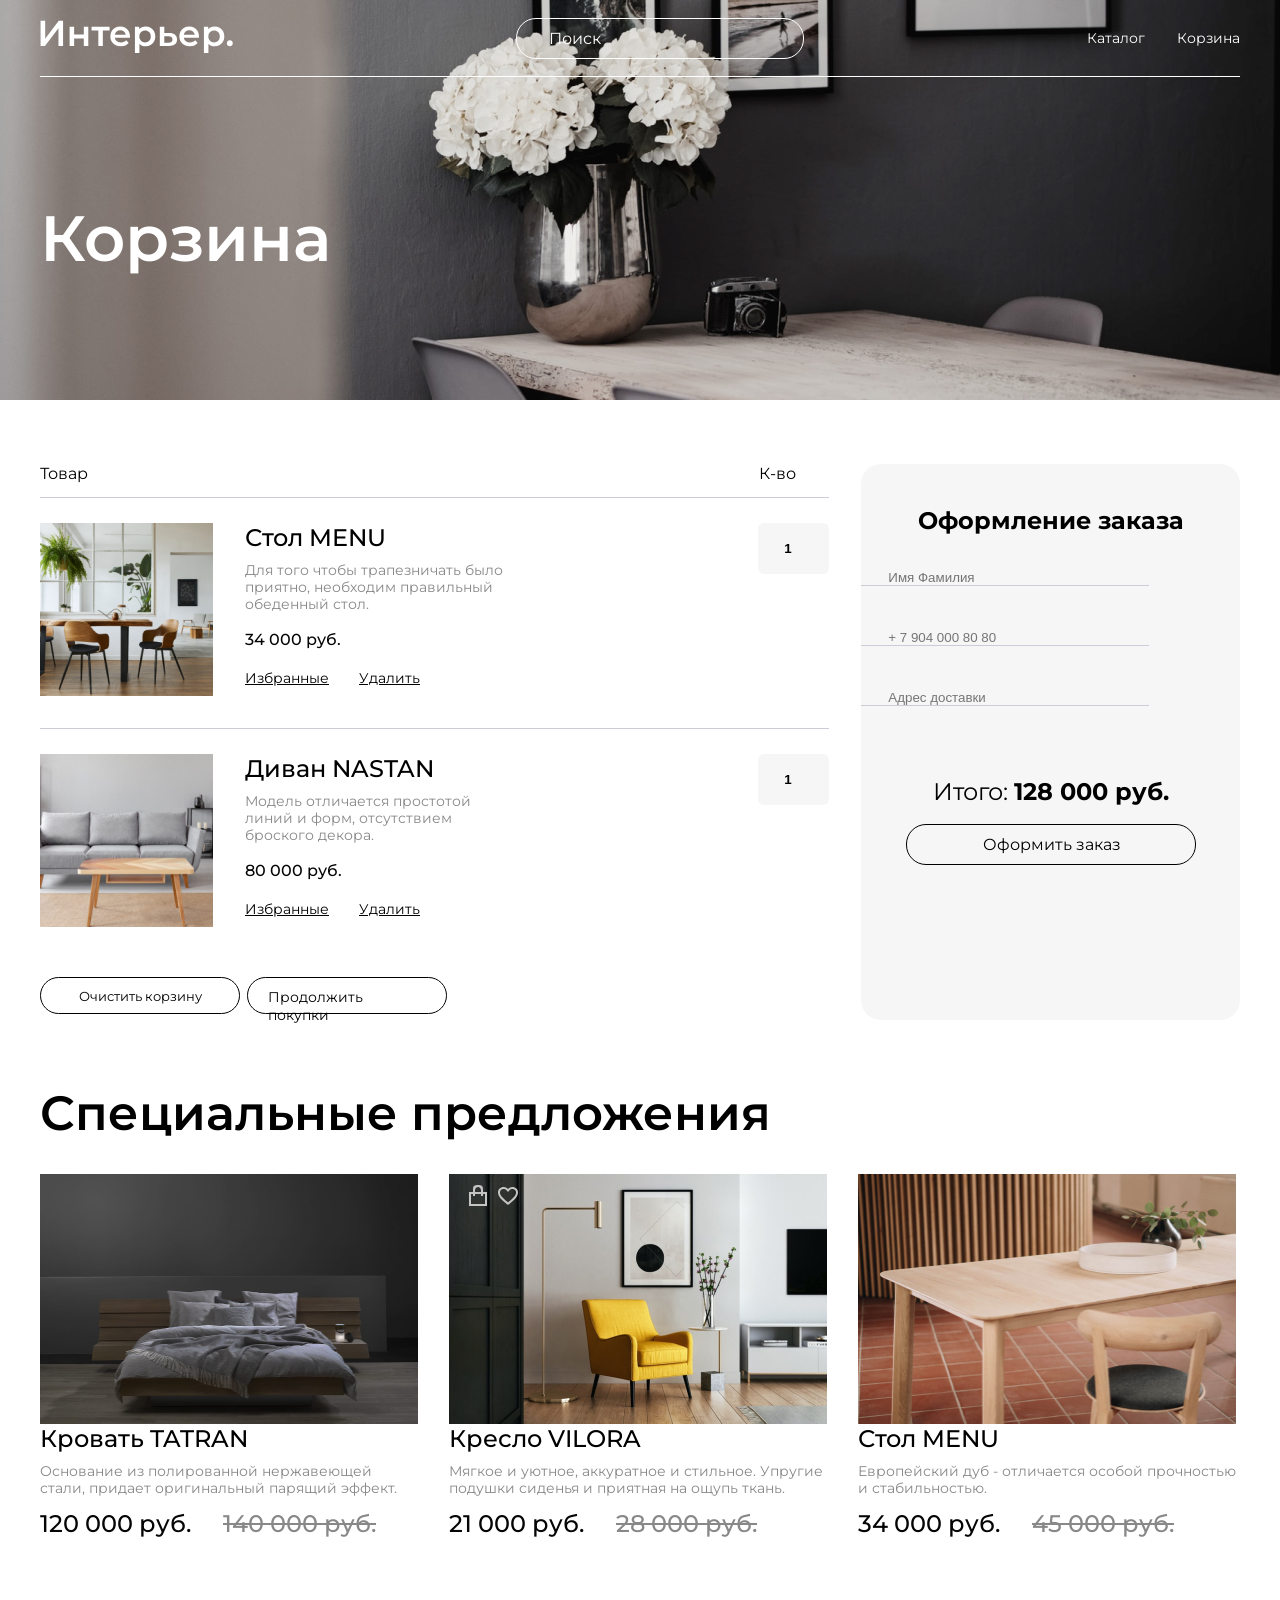
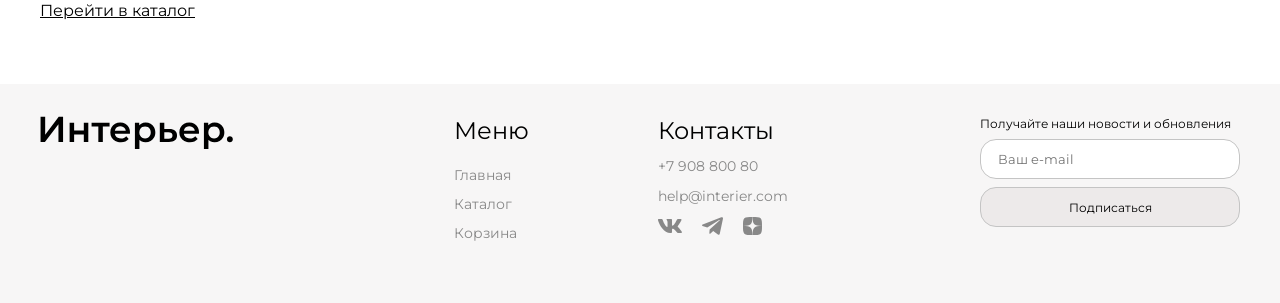
==== commit 32d7eb27: "kursovayarabota  Files changed" ====
--- a/cart.html
+++ b/cart.html
@@ -14,7 +14,7 @@
     <div class="top-cart center">
         <header class="header">
             <a class="logo" href="index.html">
-                <img src="./img/logo.svg" alt="logo">
+                <img class="logo__img" src="./img/logo.svg" alt="logo">
             </a>
             <input placeholder="Поиск" class="header__input" type="text">
             <nav class="menu">
@@ -84,10 +84,8 @@
                     </div>
                 </div>
             </div>
-           <div class="cart__vibor">
-            <input class="cart__vibor cart__vibor_nomer" type="number" value="1">
-           </div>
-        </div>
+            <input class="cart__vibor" type="number" value="1">
+            </div>
         <div class="cart__item">
             <div class="cart__left">
                 <img class="cart__img" src="img/cart2.jpg" alt="диван">
@@ -100,11 +98,9 @@
                         <a class="cart__link-box" href="#">Удалить</a>
                     </div>
                     </div>
-                </div>
-                <div class="cart__vibor">
-                <input class="cart__vibor cart__vibor_nomer" type="number" value="1">
-                </div>           
-            </div>
+                </div>            
+                <input class="cart__vibor" type="number" value="1">
+                </div>
             <div class="button">
             <button class="button__filter">Очистить корзину</button>
             <a class="button__cont" href="catalog.html">Продолжить покупки</a>
@@ -113,13 +109,13 @@
       <div class="cart__form">
         <h3 class="cart__form-title">Оформление заказа</h3>
         <div class="cart__form-anketa">   
-        <input class="cart__form-name" type="text" placeholder="Имя Фамилия"><br>
-        <input class="cart__form-name" type="text" placeholder="+ 7 904 000 80 80"><br>
-        <input class="cart__form-name" type="text" placeholder="Адрес доставки"><br>
+        <input class="cart__form-name" type="text" placeholder="Имя Фамилия">
+        <input class="cart__form-name" type="text" placeholder="+ 7 904 000 80 80">
+        <input class="cart__form-name" type="text" placeholder="Адрес доставки">
      </div>
 <div>
     <div>
-    <p class="cart__form-cena">Итого: 128 000 руб.</p>
+    <p class="cart__form-cena">Итого: <span class="select">128 000 руб.</p></span> 
     </div>
 <div>
     <a class="cart__form-sakas" href="cart.html">Оформить заказ</a>
--- a/css/style.css
+++ b/css/style.css
@@ -37,7 +37,6 @@
 .top__text {
   font-size: 24px;
   margin-bottom: 16px;
-  height: 32px;
   color: #FFFFFF;
   padding-top: 16px;
 }
@@ -119,7 +118,6 @@
 
 .catalog {
   padding-top: 16px;
-  height: 24px;
   font-size: 16px;
   font-weight: 400;
   line-height: 24px;
@@ -135,7 +133,7 @@
 }
 
 .menu__link {
-  font-size: 16px;
+  font-size: 14px;
   font-weight: 400;
   text-decoration-line: none;
   line-height: 20px;
@@ -438,7 +436,7 @@
   gap: 12px;
 }
 .footer__menu_vibor {
-  font-weight: 500;
+  font-weight: 400;
   font-size: 24px;
   flex-direction: row;
   display: flex;
@@ -446,7 +444,7 @@
   color: #000000;
 }
 .footer__contacts_vibor2 {
-  font-weight: 500;
+  font-weight: 400;
   font-size: 24px;
   display: flex;
   flex-direction: column;
@@ -538,6 +536,7 @@
   margin-top: 64px;
 }
 .cart__name-box {
+  width: 756px;
   display: flex;
   justify-content: space-between;
   padding-bottom: 14px;
@@ -557,7 +556,6 @@
   font-size: 24px;
   font-weight: 500;
   line-height: 29px;
-  margin-top: 10px;
   display: flex;
   flex-direction: column;
   gap: 14px;
@@ -570,7 +568,7 @@
   color: #888888;
 }
 .cart__info-price {
-  font-size: 24px;
+  font-size: 16px;
   font-weight: 500;
   line-height: 29px;
   color: #050505;
@@ -650,15 +648,16 @@
 }
 .cart__vibor {
   border: none;
+  font-weight: 600;
   background-color: #F7F6F6;
   width: 71px;
   height: 51px;
-  padding-left: 15px;
-}
-.cart__vibor_nomer {
-  width: 47px;
-  height: 27px;
-  font-weight: 600;
+  padding-left: 26px;
+  border-radius: 6px;
+}
+
+.select {
+  font-weight: bold;
 }
 
 .product-box_cart {
@@ -677,7 +676,7 @@
 .button {
   border: #000;
   font-family: "Montserrat", sans-serif;
-  margin-top: 50px;
+  margin-top: 18px;
   display: flex;
   gap: 7px;
 }
@@ -749,8 +748,8 @@
 
 .inputs__filter {
   font-family: "Montserrat", sans-serif;
-  padding-top: 12px;
-  padding-bottom: 12px;
+  padding-top: 0;
+  padding-bottom: 0;
   padding-left: 17px;
   box-sizing: border-box;
   width: 182px;
@@ -1100,7 +1099,6 @@
 
 .checkbox__colour {
   max-width: 189px;
-  /* height: 15px; */
   display: flex;
   gap: 14px;
   flex-wrap: wrap;
@@ -1416,10 +1414,13 @@
   color: #000000;
 }
 
+.nav-box_navigation {
+  color: #000;
+}
+
 .catalog__navigation {
   font-weight: 400;
   font-size: 16px;
-  text-decoration: underline;
   color: #000000;
 }
 
@@ -1521,6 +1522,7 @@
   }
   .header {
     padding-top: 32px;
+    border-bottom: aliceblue;
   }
   .header__input {
     display: none;
@@ -1544,6 +1546,7 @@
     font-size: 48px;
     line-height: 59px;
     text-align: center;
+    margin-bottom: 0;
   }
   .subtitle {
     font-size: 48px;
@@ -1579,6 +1582,7 @@
     font-size: 14px;
     line-height: 24px;
     text-align: center;
+    padding-top: 0;
   }
   .catalog-nav {
     width: 343px;
@@ -1608,6 +1612,9 @@
   .for_big {
     height: 244px;
   }
+  .for-box {
+    padding-top: 32px;
+  }
   .products__title {
     font-size: 24px;
     line-height: 29px;
@@ -1622,7 +1629,6 @@
   }
   .products__title_cart {
     margin-top: 48px;
-    padding-bottom: 32px;
   }
   .cart {
     -moz-column-gap: 0;
@@ -1684,6 +1690,7 @@
     font-size: 18px;
     line-height: 22px;
     width: 343px;
+    padding-top: 9px;
   }
   .product__name {
     font-size: 14px;
@@ -1696,7 +1703,6 @@
   .product__asort {
     display: flex;
     width: 343px;
-    padding-top: 32px;
     align-items: flex-start;
     flex-wrap: wrap;
     gap: 30px;
@@ -1719,9 +1725,8 @@
     padding-left: 0;
     width: 343px;
   }
-  .catalog__navigation {
-    margin-top: 37px;
-    margin-bottom: 32px;
+  product-menu {
+    row-gap: 35px;
   }
   .filtering-box {
     position: absolute;
@@ -1756,8 +1761,9 @@
     width: 287px;
   }
   .nav-box {
+    padding-top: 0;
+    padding-left: 0;
     padding-bottom: 32px;
-    padding-left: 0;
   }
   .footer__container {
     display: flex;
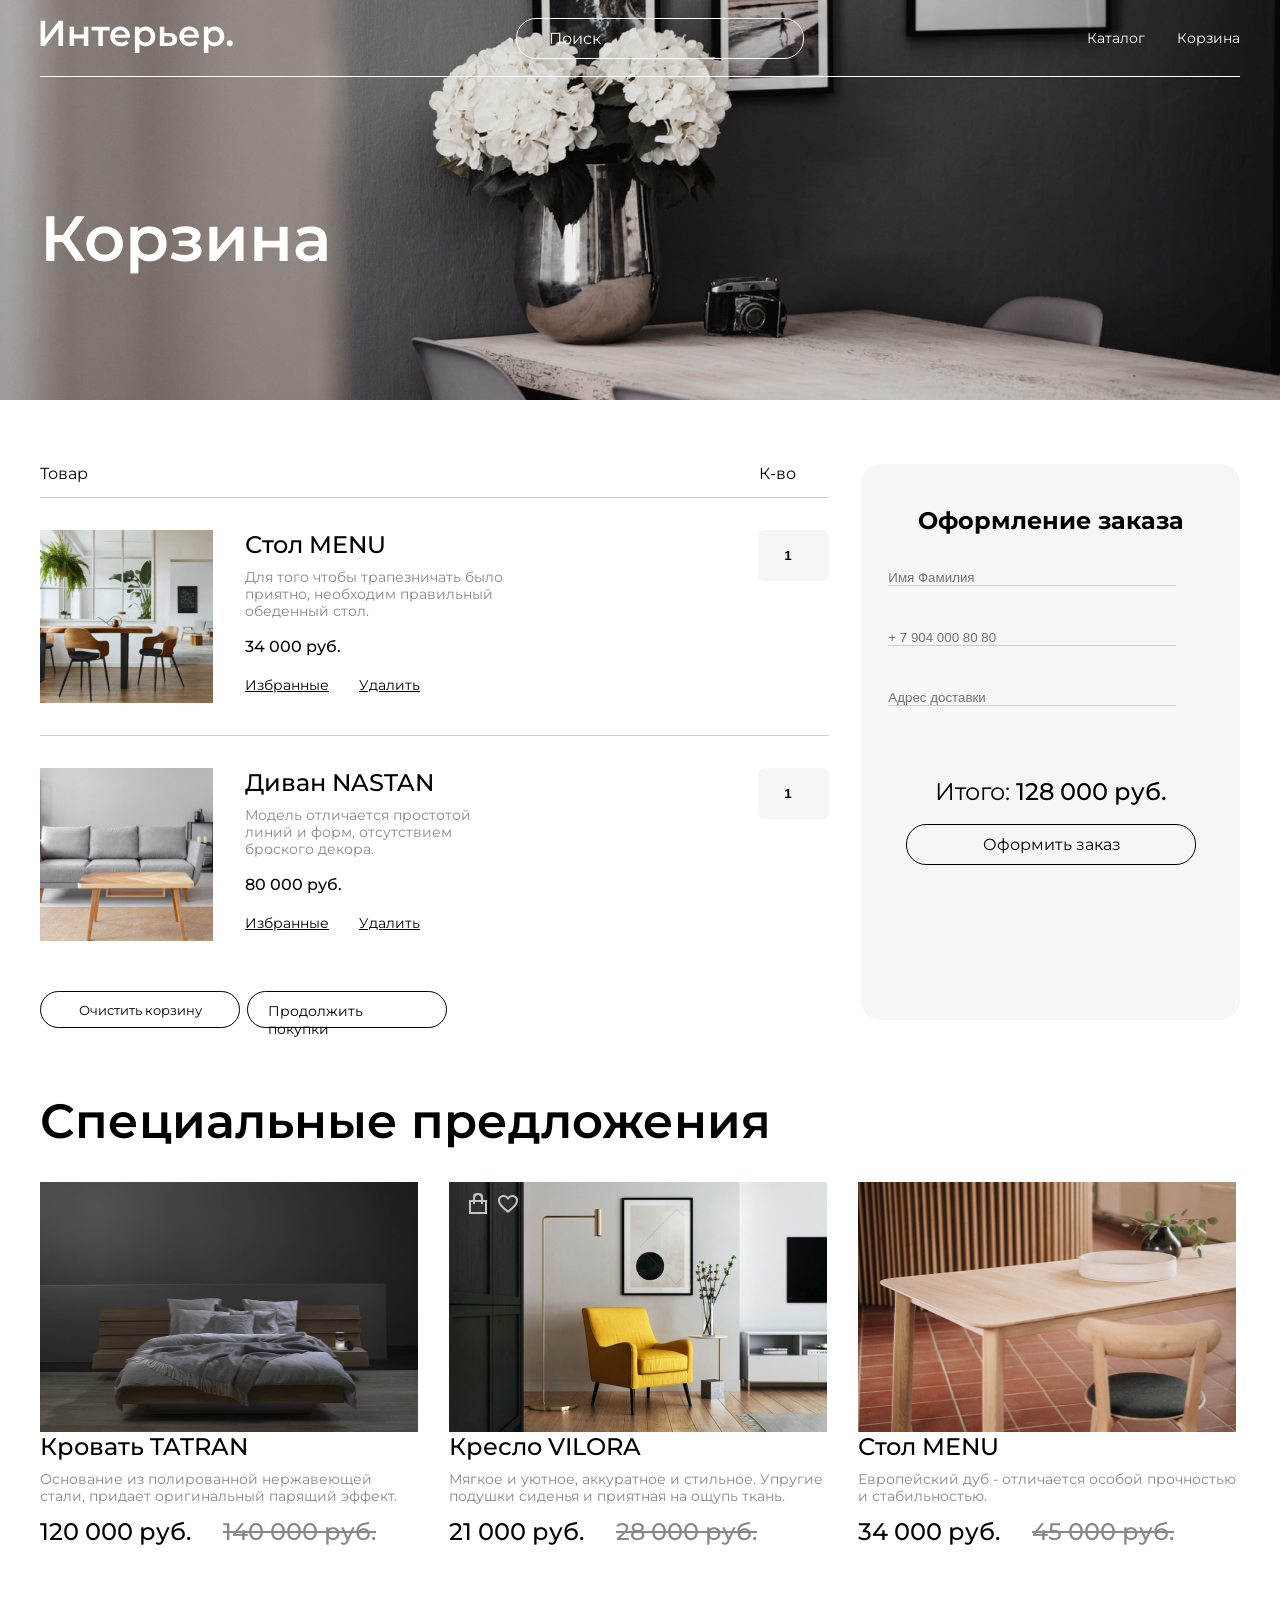
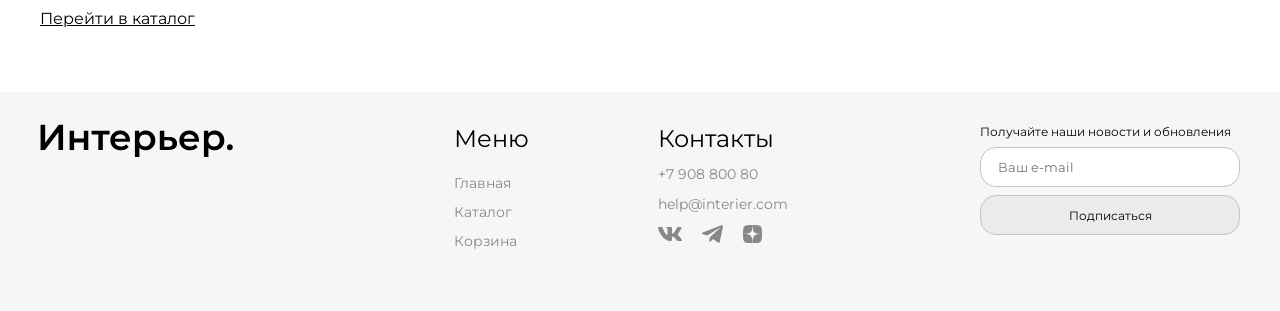
==== commit dfad8bbe: "kursovayarabota  Files changed" ====
--- a/cart.html
+++ b/cart.html
@@ -125,7 +125,7 @@
     </div>  
     </div>
        <section class="products__title center">
-        <h2 class="products__title center  products__title_cart center">Специальные предложения</h2>
+        <h2 class="products__title products__title_cart center">Специальные предложения</h2>
         <div class="product-box_cart center">
             <article class="product">
                 <div class="product__icons_cart">
--- a/css/style.css
+++ b/css/style.css
@@ -100,7 +100,6 @@
 
 .top__title {
   margin-top: 64px;
-  margin-bottom: 16px;
   max-width: 792px;
   font-size: 64px;
   font-weight: 600;
@@ -117,7 +116,6 @@
 }
 
 .catalog {
-  padding-top: 16px;
   font-size: 16px;
   font-weight: 400;
   line-height: 24px;
@@ -521,6 +519,26 @@
   gap: 8px;
 }
 
+* {
+  margin: 0;
+  padding: 0;
+  box-sizing: border-box;
+}
+
+body {
+  font-family: "Montserrat", sans-serif;
+  font-size: 14px;
+}
+
+a {
+  text-decoration: none;
+}
+
+.center {
+  padding-left: calc(50% - 600px);
+  padding-right: calc(50% - 600px);
+}
+
 .top-cart {
   height: 400px;
   background-image: url(../img/topcart.jpg);
@@ -544,7 +562,7 @@
 }
 .cart__item {
   border-top: 0.5px solid #CACDD8;
-  padding-top: 25px;
+  padding-top: 32px;
   padding-bottom: 32px;
   display: flex;
   justify-content: space-between;
@@ -598,6 +616,7 @@
 .cart__form-anketa {
   height: 143px;
   width: 288px;
+  margin-left: 27px;
 }
 .cart__form-name {
   display: flex;
@@ -607,7 +626,6 @@
   width: 288px;
   border-bottom: 1px solid #CACDD8;
   margin-bottom: 44px;
-  padding-left: 27px;
 }
 .cart__form-cena {
   margin-top: 64px;
@@ -657,7 +675,7 @@
 }
 
 .select {
-  font-weight: bold;
+  font-weight: 500;
 }
 
 .product-box_cart {
@@ -746,7 +764,34 @@
   color: #FFFFFF;
 }
 
+.header__select {
+  width: 288px;
+  height: 41px;
+  border-radius: 20px;
+  box-sizing: border-box;
+  outline: none;
+  background-color: transparent;
+  border: 1px solid #FFFFFF;
+  color: #FFFFFF;
+  font: inherit;
+  font-size: 16px;
+  font-weight: 400;
+  padding-left: 32px;
+  padding-right: 32px;
+}
+
+.header__select::-moz-placeholder {
+  color: white;
+  opacity: 1;
+}
+
+.header__select::placeholder {
+  color: white;
+  opacity: 1;
+}
+
 .inputs__filter {
+  position: relative;
   font-family: "Montserrat", sans-serif;
   padding-top: 0;
   padding-bottom: 0;
@@ -803,7 +848,6 @@
   text-align: left;
   padding-left: 17px;
   background-color: #fff;
-  position: relative;
   border: 1px solid #C4C4C4;
 }
 
@@ -1459,7 +1503,7 @@
     left: 300px;
   }
   .product__icons_cart {
-    left: 328px;
+    left: 300px;
   }
   .catalog-nav {
     padding: 0;
@@ -1487,6 +1531,9 @@
     background: #000000;
     color: #FFFFFF;
   }
+  .button {
+    margin-top: 0;
+  }
   .footer__box_mega {
     gap: 179px;
   }
@@ -1502,11 +1549,11 @@
   .product {
     width: 345px;
   }
-  .products__title {
-    width: 729px;
+  .products__title_cart {
+    width: 777px;
   }
   .product-box {
-    width: 729px;
+    width: 765px;
   }
   .product-box_cart {
     gap: 29px;
@@ -1599,6 +1646,9 @@
   }
   .box__price {
     margin-top: 0;
+  }
+  .title-product {
+    font-size: 18px;
   }
   .for {
     grid-template-columns: repeat(4, 1fr);
@@ -1689,12 +1739,11 @@
   .product {
     font-size: 18px;
     line-height: 22px;
-    width: 343px;
-    padding-top: 9px;
   }
   .product__name {
     font-size: 14px;
     line-height: 17px;
+    width: 343px;
   }
   .product__price {
     font-size: 18px;
@@ -1705,7 +1754,7 @@
     width: 343px;
     align-items: flex-start;
     flex-wrap: wrap;
-    gap: 30px;
+    row-gap: 36px;
   }
   .product__icons {
     left: 285px;
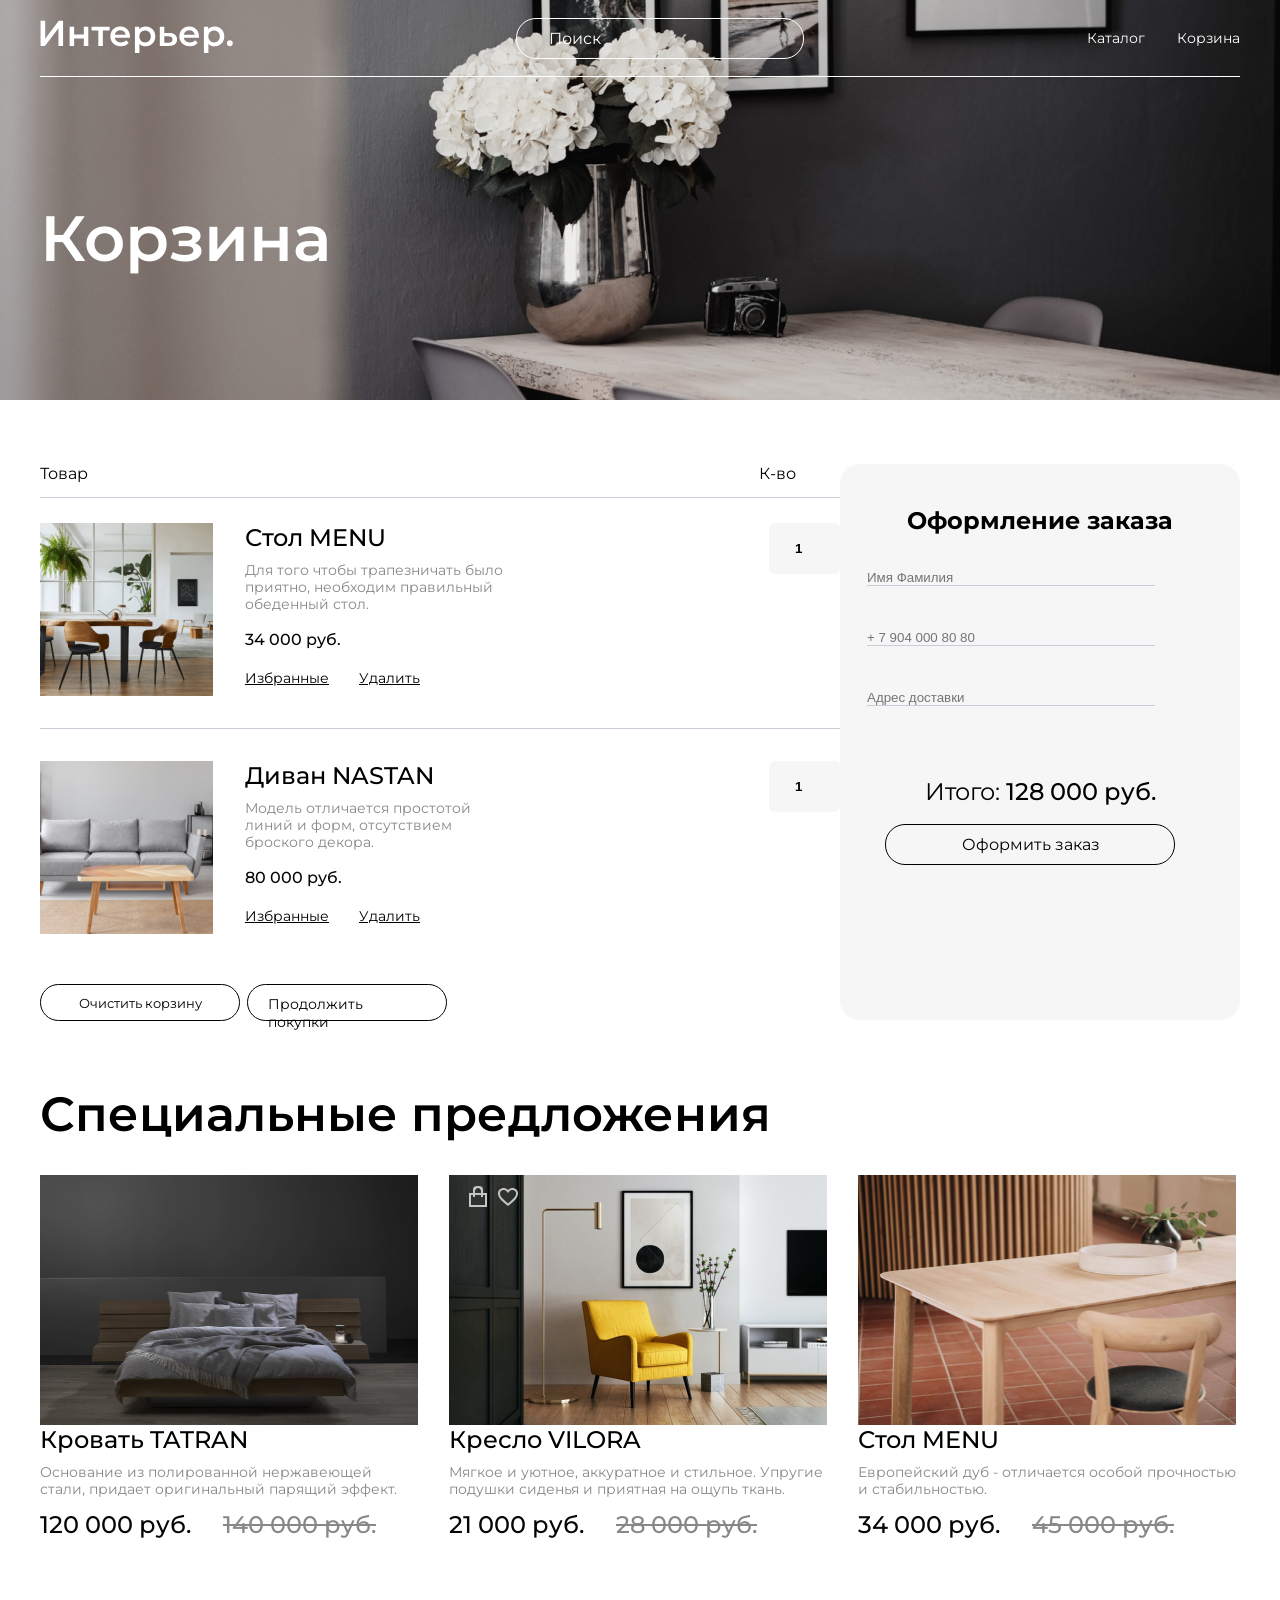
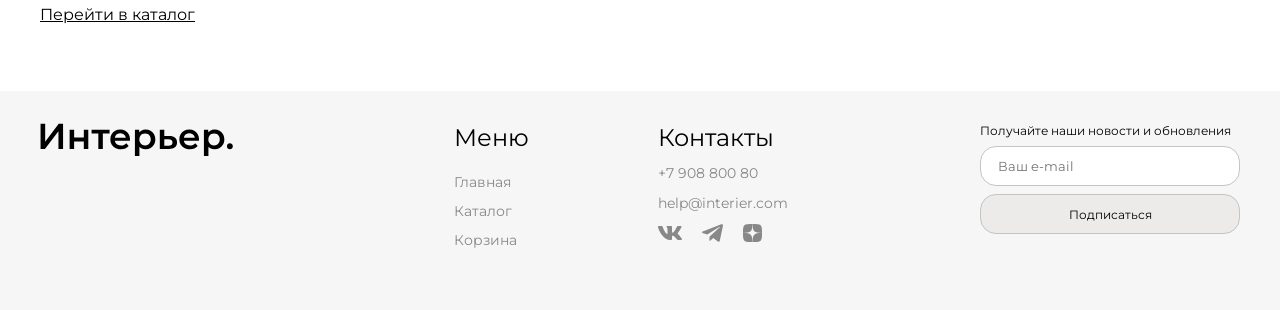
==== commit 82087309: "Changed the file" ====
--- a/cart.html
+++ b/cart.html
@@ -1,5 +1,6 @@
 <!DOCTYPE html>
 <html lang="en">
+
 <head>
     <meta charset="UTF-8">
     <meta name="viewport" content="width=device-width, initial-scale=1.0">
@@ -10,6 +11,7 @@
         rel="stylesheet">
     <link rel="stylesheet" href="./css/style.css">
 </head>
+
 <body>
     <div class="top-cart center">
         <header class="header">
@@ -32,128 +34,138 @@
                 </ul>
             </nav>
             <div class="menu-mob">
-                <a href="#"><svg width="20" height="19" viewBox="0 0 20 19" fill="none" xmlns="http://www.w3.org/2000/svg">
-                    <g clip-path="url(#clip0_310_627)">
-                    <path d="M5.7515 2.99141C4.59282 4.14838 3.91891 5.70363 3.86709 7.34023C3.81528 8.97682 4.38946 10.5716 5.47264 11.7995C6.55581 13.0275 8.06645 13.7962 9.69672 13.9491C11.2973 14.0991 12.8949 13.6444 14.1757 12.6766L17.5069 16.0085L17.5069 16.0085C17.5897 16.0914 17.6881 16.1571 17.7963 16.2019C17.9046 16.2468 18.0206 16.2698 18.1377 16.2698C18.2549 16.2698 18.3709 16.2468 18.4791 16.2019C18.5873 16.1571 18.6857 16.0914 18.7685 16.0085C18.8514 15.9257 18.9171 15.8274 18.9619 15.7191C19.0068 15.6109 19.0298 15.4949 19.0298 15.3777C19.0298 15.2606 19.0068 15.1446 18.9619 15.0363C18.9171 14.9281 18.8514 14.8298 18.7685 14.7469L18.7685 14.7469L15.4368 11.416C16.4021 10.135 16.8547 8.53846 16.7038 6.93943C16.5501 5.31054 15.7816 3.80139 14.5547 2.719C13.3277 1.63662 11.7345 1.06232 10.0992 1.11292C8.46381 1.16352 6.90917 1.83523 5.7515 2.99141ZM5.7515 2.99141L5.82216 3.06217L5.7515 2.99141ZM13.5895 4.25366C14.0271 4.68416 14.3751 5.19703 14.6135 5.76269C14.8518 6.32835 14.9758 6.93561 14.9783 7.54944C14.9808 8.16327 14.8618 8.77152 14.628 9.3391C14.3943 9.90669 14.0505 10.4224 13.6164 10.8564C13.1824 11.2905 12.6667 11.6343 12.0991 11.868C11.5315 12.1018 10.9233 12.2208 10.3094 12.2183C9.6956 12.2158 9.08834 12.0918 8.52268 11.8535C7.95702 11.6151 7.44415 11.2671 7.01365 10.8295C6.15334 9.95509 5.67341 8.77613 5.6784 7.54944C5.6834 6.32275 6.17291 5.14773 7.04032 4.28033C7.90772 3.41292 9.08274 2.92341 10.3094 2.91841C11.5361 2.91342 12.7151 3.39335 13.5895 4.25366Z" fill="white" stroke="white" stroke-width="0.2"/>
-                    </g>
-                    <defs>
-                    <clipPath id="clip0_310_627">
-                    <rect width="19" height="19" fill="white" transform="translate(0.800537)"/>
-                    </clipPath>
-                    </defs>
-                    </svg>
-                    </a>
-                    <a href="catalog.html"><svg width="20" height="21" viewBox="0 0 20 21" fill="none" xmlns="http://www.w3.org/2000/svg">
-                        <rect x="0.800537" y="0.900024" width="4.57143" height="4.57143" fill="white"/>
-                        <rect x="0.800537" y="8.21436" width="4.57143" height="4.57143" fill="white"/>
-                        <rect x="0.800537" y="15.5286" width="4.57143" height="4.57143" fill="white"/>
-                        <rect x="8.11401" y="8.21436" width="4.57143" height="4.57143" fill="white"/>
-                        <rect x="8.11401" y="15.5286" width="4.57143" height="4.57143" fill="white"/>
-                        <rect x="8.11401" y="0.900024" width="4.57143" height="4.57143" fill="white"/>
-                        <rect x="15.4285" y="8.21436" width="4.57143" height="4.57143" fill="white"/>
-                        <rect x="15.4285" y="15.5286" width="4.57143" height="4.57143" fill="white"/>
-                        <rect x="15.4285" y="0.900024" width="4.57143" height="4.57143" fill="white"/>
-                        </svg>
-                        </a>
-                        <a href="cart.html"><svg width="19" height="17" viewBox="0 0 19 17" fill="none" xmlns="http://www.w3.org/2000/svg">
-                            <path d="M11.5834 16.8333C12.1359 16.8333 12.6658 16.6138 13.0566 16.2231C13.4473 15.8324 13.6667 15.3025 13.6667 14.75C13.6667 14.1974 13.4473 13.6675 13.0566 13.2768C12.6658 12.8861 12.1359 12.6666 11.5834 12.6666C11.0309 12.6666 10.501 12.8861 10.1103 13.2768C9.71957 13.6675 9.50008 14.1974 9.50008 14.75C9.50008 15.3025 9.71957 15.8324 10.1103 16.2231C10.501 16.6138 11.0309 16.8333 11.5834 16.8333ZM4.29174 16.8333C4.84428 16.8333 5.37418 16.6138 5.76488 16.2231C6.15558 15.8324 6.37508 15.3025 6.37508 14.75C6.37508 14.1974 6.15558 13.6675 5.76488 13.2768C5.37418 12.8861 4.84428 12.6666 4.29174 12.6666C3.73921 12.6666 3.20931 12.8861 2.81861 13.2768C2.4279 13.6675 2.20841 14.1974 2.20841 14.75C2.20841 15.3025 2.4279 15.8324 2.81861 16.2231C3.20931 16.6138 3.73921 16.8333 4.29174 16.8333ZM17.873 2.16975C18.133 2.16136 18.3796 2.05217 18.5606 1.86525C18.7416 1.67834 18.8428 1.42836 18.8428 1.16819C18.8428 0.908013 18.7416 0.658037 18.5606 0.471123C18.3796 0.28421 18.133 0.175013 17.873 0.166626H16.674C15.7345 0.166626 14.922 0.818709 14.7178 1.73538L13.4126 7.61246C13.2084 8.52912 12.3959 9.18121 11.4563 9.18121H3.63133L2.12924 3.17079H11.8636C12.1212 3.15904 12.3644 3.04844 12.5425 2.86199C12.7206 2.67555 12.82 2.42761 12.82 2.16975C12.82 1.91189 12.7206 1.66395 12.5425 1.47751C12.3644 1.29106 12.1212 1.18046 11.8636 1.16871H2.12924C1.82473 1.16862 1.5242 1.23796 1.25051 1.37145C0.976816 1.50495 0.737162 1.69909 0.549763 1.93911C0.362364 2.17913 0.232155 2.45872 0.169035 2.75662C0.105913 3.05452 0.111544 3.36289 0.185495 3.65829L1.68758 9.66662C1.79586 10.1002 2.046 10.485 2.39821 10.7601C2.75042 11.0351 3.18447 11.1844 3.63133 11.1843H11.4563C12.368 11.1845 13.2524 10.8736 13.9636 10.3032C14.6748 9.73275 15.1701 8.93681 15.3678 8.04683L16.674 2.16975H17.873Z" fill="white"/>
-                            </svg>
-                            </a>
-            </div>
-        </header>
-        <section class="top__content">
-            <h1 class="subtitle">Корзина</h1>
-            </section>
-    </div>
-    <div class="cart center">
-      <div class="cart__content">
-        <div class="cart__name-box center">
-            <p>Товар</p>
-            <p>К-во</p>
-        </div>
-        <div class="cart__item">
-            <div class="cart__left">
-                <img class="cart__img" src="img/cart1.jpg" alt="стол">
-                <div class="cart__info">
-                    <h4 class="cart__info-name">Стол MENU</h4>
-                    <p class="cart__info-title">Для того чтобы трапезничать было приятно, необходим правильный обеденный стол.</p>
-                    <p class="cart__info-price">34 000 руб.</p>
-                    <div class="cart__link-box">
-                        <a class="cart__link-box" href="#">Избранные</a>
-                        <a class="cart__link-box" href="#">Удалить</a>
-                    </div>
-                </div>
-            </div>
-            <input class="cart__vibor" type="number" value="1">
-            </div>
-        <div class="cart__item">
-            <div class="cart__left">
-                <img class="cart__img" src="img/cart2.jpg" alt="диван">
-                <div class="cart__info">
-                    <h4 class="cart__info-name">Диван NASTAN</h4>
-                    <p class="cart__info-title">Модель отличается простотой линий и форм, отсутствием броского декора. </p>
-                    <p class="cart__info-price">80 000 руб.</p>
-                    <div class="cart__link-box">
-                        <a class="cart__link-box" href="#">Избранные</a>
-                        <a class="cart__link-box" href="#">Удалить</a>
-                    </div>
-                    </div>
-                </div>            
-                <input class="cart__vibor" type="number" value="1">
-                </div>
-            <div class="button">
-            <button class="button__filter">Очистить корзину</button>
-            <a class="button__cont" href="catalog.html">Продолжить покупки</a>
-            </div>       
-         </div>
-      <div class="cart__form">
-        <h3 class="cart__form-title">Оформление заказа</h3>
-        <div class="cart__form-anketa">   
-        <input class="cart__form-name" type="text" placeholder="Имя Фамилия">
-        <input class="cart__form-name" type="text" placeholder="+ 7 904 000 80 80">
-        <input class="cart__form-name" type="text" placeholder="Адрес доставки">
-     </div>
-<div>
-    <div>
-    <p class="cart__form-cena">Итого: <span class="select">128 000 руб.</p></span> 
-    </div>
-<div>
-    <a class="cart__form-sakas" href="cart.html">Оформить заказ</a>
-</div>
-    </div>       
-      </div>
-    </div>  
-    </div>
-       <section class="products__title center">
-        <h2 class="products__title products__title_cart center">Специальные предложения</h2>
-        <div class="product-box_cart center">
-            <article class="product">
-                <div class="product__icons_cart">
-                    <a class="product-blok" href="#"><svg width="24" height="24" viewBox="0 0 24 24"
-                        fill="none" xmlns="http://www.w3.org/2000/svg">
-                        <g clip-path="url(#clip0_196_499)">
+                <a href="#"><svg width="20" height="19" viewBox="0 0 20 19" fill="none"
+                        xmlns="http://www.w3.org/2000/svg">
+                        <g clip-path="url(#clip0_310_627)">
                             <path
-                                d="M7 8V6C7 4.67916 7.07093 2.93397 8 2C8.92908 1.06603 10.6861 1 12 1C13.3139 1 15.0709 1.06603 16 2C16.9291 2.93397 17 4.67916 17 6V8H20C20.2628 8 20.8142 7.81321 21 8C21.1858 8.18679 21 8.73583 21 9V21C21 21.2642 21.1858 21.8132 21 22C20.8142 22.1868 20.2628 22 20 22H4C3.73722 22 3.18582 22.1868 3 22C2.81419 21.8132 3 21.2642 3 21V9C3 8.73583 2.81419 8.18679 3 8C3.18582 7.81321 3.73722 8 4 8H7ZM7 10H5V20H19V10H17V12H15V10H9V12H7V10ZM9 8H15V6C15 5.2075 14.5575 4.56038 14 4C13.4426 3.43962 12.7884 3 12 3C11.2117 3 10.5575 3.43962 10 4C9.44256 4.56038 9 5.2075 9 6V8Z"
-                                fill="#C4C4C4" />
+                                d="M5.7515 2.99141C4.59282 4.14838 3.91891 5.70363 3.86709 7.34023C3.81528 8.97682 4.38946 10.5716 5.47264 11.7995C6.55581 13.0275 8.06645 13.7962 9.69672 13.9491C11.2973 14.0991 12.8949 13.6444 14.1757 12.6766L17.5069 16.0085L17.5069 16.0085C17.5897 16.0914 17.6881 16.1571 17.7963 16.2019C17.9046 16.2468 18.0206 16.2698 18.1377 16.2698C18.2549 16.2698 18.3709 16.2468 18.4791 16.2019C18.5873 16.1571 18.6857 16.0914 18.7685 16.0085C18.8514 15.9257 18.9171 15.8274 18.9619 15.7191C19.0068 15.6109 19.0298 15.4949 19.0298 15.3777C19.0298 15.2606 19.0068 15.1446 18.9619 15.0363C18.9171 14.9281 18.8514 14.8298 18.7685 14.7469L18.7685 14.7469L15.4368 11.416C16.4021 10.135 16.8547 8.53846 16.7038 6.93943C16.5501 5.31054 15.7816 3.80139 14.5547 2.719C13.3277 1.63662 11.7345 1.06232 10.0992 1.11292C8.46381 1.16352 6.90917 1.83523 5.7515 2.99141ZM5.7515 2.99141L5.82216 3.06217L5.7515 2.99141ZM13.5895 4.25366C14.0271 4.68416 14.3751 5.19703 14.6135 5.76269C14.8518 6.32835 14.9758 6.93561 14.9783 7.54944C14.9808 8.16327 14.8618 8.77152 14.628 9.3391C14.3943 9.90669 14.0505 10.4224 13.6164 10.8564C13.1824 11.2905 12.6667 11.6343 12.0991 11.868C11.5315 12.1018 10.9233 12.2208 10.3094 12.2183C9.6956 12.2158 9.08834 12.0918 8.52268 11.8535C7.95702 11.6151 7.44415 11.2671 7.01365 10.8295C6.15334 9.95509 5.67341 8.77613 5.6784 7.54944C5.6834 6.32275 6.17291 5.14773 7.04032 4.28033C7.90772 3.41292 9.08274 2.92341 10.3094 2.91841C11.5361 2.91342 12.7151 3.39335 13.5895 4.25366Z"
+                                fill="white" stroke="white" stroke-width="0.2" />
                         </g>
                         <defs>
-                            <clipPath id="clip0_196_499">
-                                <rect width="24" height="24" fill="white" />
+                            <clipPath id="clip0_310_627">
+                                <rect width="19" height="19" fill="white" transform="translate(0.800537)" />
                             </clipPath>
                         </defs>
                     </svg>
                 </a>
-                <a class="product-like" href="#"><svg width="24" height="24" viewBox="0 0 24 24"
-                        fill="none" xmlns="http://www.w3.org/2000/svg">
+                <a href="catalog.html"><svg width="20" height="21" viewBox="0 0 20 21" fill="none"
+                        xmlns="http://www.w3.org/2000/svg">
+                        <rect x="0.800537" y="0.900024" width="4.57143" height="4.57143" fill="white" />
+                        <rect x="0.800537" y="8.21436" width="4.57143" height="4.57143" fill="white" />
+                        <rect x="0.800537" y="15.5286" width="4.57143" height="4.57143" fill="white" />
+                        <rect x="8.11401" y="8.21436" width="4.57143" height="4.57143" fill="white" />
+                        <rect x="8.11401" y="15.5286" width="4.57143" height="4.57143" fill="white" />
+                        <rect x="8.11401" y="0.900024" width="4.57143" height="4.57143" fill="white" />
+                        <rect x="15.4285" y="8.21436" width="4.57143" height="4.57143" fill="white" />
+                        <rect x="15.4285" y="15.5286" width="4.57143" height="4.57143" fill="white" />
+                        <rect x="15.4285" y="0.900024" width="4.57143" height="4.57143" fill="white" />
+                    </svg>
+                </a>
+                <a href="cart.html"><svg width="19" height="17" viewBox="0 0 19 17" fill="none"
+                        xmlns="http://www.w3.org/2000/svg">
                         <path
-                            d="M12 21C11.355 20.428 10.626 19.833 9.85499 19.2H9.84499C7.12999 16.98 4.05299 14.468 2.69399 11.458C2.24751 10.4997 2.0109 9.45713 1.99998 8.4C1.997 6.94949 2.57876 5.55899 3.6138 4.54277C4.64884 3.52655 6.04978 2.9704 7.49999 3C8.68062 3.00187 9.83583 3.34308 10.828 3.983C11.264 4.26597 11.6584 4.60826 12 5C12.3435 4.6098 12.738 4.26771 13.173 3.983C14.1647 3.34296 15.3197 3.00172 16.5 3C17.9502 2.9704 19.3511 3.52655 20.3862 4.54277C21.4212 5.55899 22.003 6.94949 22 8.4C21.9898 9.45882 21.7532 10.5032 21.306 11.463C19.947 14.473 16.871 16.984 14.156 19.2L14.146 19.208C13.374 19.837 12.646 20.432 12.001 21.008L12 21ZM7.49999 5C6.5685 4.98835 5.67006 5.34485 4.99999 5.992C4.35438 6.62617 3.99355 7.49505 3.99991 8.4C4.01132 9.1705 4.18582 9.92985 4.51199 10.628C5.1535 11.9267 6.0191 13.1021 7.06899 14.1C8.05999 15.1 9.19999 16.068 10.186 16.882C10.459 17.107 10.737 17.334 11.015 17.561L11.19 17.704C11.457 17.922 11.733 18.148 12 18.37L12.013 18.358L12.019 18.353H12.025L12.034 18.346H12.039H12.044L12.062 18.331L12.103 18.298L12.11 18.292L12.121 18.284H12.127L12.136 18.276L12.8 17.731L12.974 17.588C13.255 17.359 13.533 17.132 13.806 16.907C14.792 16.093 15.933 15.126 16.924 14.121C17.974 13.1236 18.8397 11.9485 19.481 10.65C19.8131 9.9458 19.9901 9.17851 20 8.4C20.0042 7.49784 19.6435 6.6323 19 6C18.3312 5.34992 17.4326 4.99049 16.5 5C15.3619 4.99033 14.2739 5.46737 13.51 6.311L12 8.051L10.49 6.311C9.72606 5.46737 8.63807 4.99033 7.49999 5Z"
-                            fill="#C4C4C4" />
+                            d="M11.5834 16.8333C12.1359 16.8333 12.6658 16.6138 13.0566 16.2231C13.4473 15.8324 13.6667 15.3025 13.6667 14.75C13.6667 14.1974 13.4473 13.6675 13.0566 13.2768C12.6658 12.8861 12.1359 12.6666 11.5834 12.6666C11.0309 12.6666 10.501 12.8861 10.1103 13.2768C9.71957 13.6675 9.50008 14.1974 9.50008 14.75C9.50008 15.3025 9.71957 15.8324 10.1103 16.2231C10.501 16.6138 11.0309 16.8333 11.5834 16.8333ZM4.29174 16.8333C4.84428 16.8333 5.37418 16.6138 5.76488 16.2231C6.15558 15.8324 6.37508 15.3025 6.37508 14.75C6.37508 14.1974 6.15558 13.6675 5.76488 13.2768C5.37418 12.8861 4.84428 12.6666 4.29174 12.6666C3.73921 12.6666 3.20931 12.8861 2.81861 13.2768C2.4279 13.6675 2.20841 14.1974 2.20841 14.75C2.20841 15.3025 2.4279 15.8324 2.81861 16.2231C3.20931 16.6138 3.73921 16.8333 4.29174 16.8333ZM17.873 2.16975C18.133 2.16136 18.3796 2.05217 18.5606 1.86525C18.7416 1.67834 18.8428 1.42836 18.8428 1.16819C18.8428 0.908013 18.7416 0.658037 18.5606 0.471123C18.3796 0.28421 18.133 0.175013 17.873 0.166626H16.674C15.7345 0.166626 14.922 0.818709 14.7178 1.73538L13.4126 7.61246C13.2084 8.52912 12.3959 9.18121 11.4563 9.18121H3.63133L2.12924 3.17079H11.8636C12.1212 3.15904 12.3644 3.04844 12.5425 2.86199C12.7206 2.67555 12.82 2.42761 12.82 2.16975C12.82 1.91189 12.7206 1.66395 12.5425 1.47751C12.3644 1.29106 12.1212 1.18046 11.8636 1.16871H2.12924C1.82473 1.16862 1.5242 1.23796 1.25051 1.37145C0.976816 1.50495 0.737162 1.69909 0.549763 1.93911C0.362364 2.17913 0.232155 2.45872 0.169035 2.75662C0.105913 3.05452 0.111544 3.36289 0.185495 3.65829L1.68758 9.66662C1.79586 10.1002 2.046 10.485 2.39821 10.7601C2.75042 11.0351 3.18447 11.1844 3.63133 11.1843H11.4563C12.368 11.1845 13.2524 10.8736 13.9636 10.3032C14.6748 9.73275 15.1701 8.93681 15.3678 8.04683L16.674 2.16975H17.873Z"
+                            fill="white" />
                     </svg>
-                </a>              
+                </a>
+            </div>
+        </header>
+        <section class="top__content">
+            <h1 class="subtitle">Корзина</h1>
+        </section>
+    </div>
+    <div class="cart center">
+        <div class="cart__content">
+            <div class="cart__name-box center">
+                <p>Товар</p>
+                <p>К-во</p>
+            </div>
+            <div class="cart__item">
+                <div class="cart__left">
+                    <img class="cart__img" src="img/cart1.jpg" alt="стол">
+                    <div class="cart__info">
+                        <h4 class="cart__info-name">Стол MENU</h4>
+                        <p class="cart__info-title">Для того чтобы трапезничать было приятно, необходим правильный
+                            обеденный стол.</p>
+                        <p class="cart__info-price">34 000 руб.</p>
+                        <div class="cart__link-box">
+                            <a class="cart__link-box" href="#">Избранные</a>
+                            <a class="cart__link-box" href="#">Удалить</a>
+                        </div>
+                    </div>
+                </div>
+                <input class="cart__vibor" type="number" value="1">
+            </div>
+            <div class="cart__item2">
+                <div class="cart__left">
+                    <img class="cart__img" src="img/cart2.jpg" alt="диван">
+                    <div class="cart__info">
+                        <h4 class="cart__info-name">Диван NASTAN</h4>
+                        <p class="cart__info-title">Модель отличается простотой линий и форм, отсутствием броского
+                            декора. </p>
+                        <p class="cart__info-price">80 000 руб.</p>
+                        <div class="cart__link-box">
+                            <a class="cart__link-box" href="#">Избранные</a>
+                            <a class="cart__link-box" href="#">Удалить</a>
+                        </div>
+                    </div>
+                </div>
+                <input class="cart__vibor" type="number" value="1">
+            </div>
+            <div class="button button__mob">
+                <button class="button__filter">Очистить корзину</button>
+                <a class="button__cont" href="catalog.html">Продолжить покупки</a>
+            </div>
+        </div>
+        <div class="cart__form">
+            <h3 class="cart__form-title">Оформление заказа</h3>
+            <div class="cart__form-anketa">
+                <input class="cart__form-name" type="text" placeholder="Имя Фамилия">
+                <input class="cart__form-name" type="text" placeholder="+ 7 904 000 80 80">
+                <input class="cart__form-name" type="text" placeholder="Адрес доставки">
+            </div>
+            <div>
+                <div>
+                    <p class="cart__form-cena">Итого: <span class="select">128 000 руб.</p></span>
+                </div>
+                <div>
+                    <a class="cart__form-sakas" href="cart.html">Оформить заказ</a>
+                </div>
+            </div>
+        </div>
+    </div>
+    </div>
+    <section class="products__title center">
+        <h2 class="products__title">Специальные предложения</h2>
+        <div class="product-box_cart">
+            <article class="product">
+                <div class="product__icons_cart">
+                    <a class="product-blok" href="#"><svg width="24" height="24" viewBox="0 0 24 24" fill="none"
+                            xmlns="http://www.w3.org/2000/svg">
+                            <g clip-path="url(#clip0_196_499)">
+                                <path
+                                    d="M7 8V6C7 4.67916 7.07093 2.93397 8 2C8.92908 1.06603 10.6861 1 12 1C13.3139 1 15.0709 1.06603 16 2C16.9291 2.93397 17 4.67916 17 6V8H20C20.2628 8 20.8142 7.81321 21 8C21.1858 8.18679 21 8.73583 21 9V21C21 21.2642 21.1858 21.8132 21 22C20.8142 22.1868 20.2628 22 20 22H4C3.73722 22 3.18582 22.1868 3 22C2.81419 21.8132 3 21.2642 3 21V9C3 8.73583 2.81419 8.18679 3 8C3.18582 7.81321 3.73722 8 4 8H7ZM7 10H5V20H19V10H17V12H15V10H9V12H7V10ZM9 8H15V6C15 5.2075 14.5575 4.56038 14 4C13.4426 3.43962 12.7884 3 12 3C11.2117 3 10.5575 3.43962 10 4C9.44256 4.56038 9 5.2075 9 6V8Z"
+                                    fill="#C4C4C4" />
+                            </g>
+                            <defs>
+                                <clipPath id="clip0_196_499">
+                                    <rect width="24" height="24" fill="white" />
+                                </clipPath>
+                            </defs>
+                        </svg>
+                    </a>
+                    <a class="product-like" href="#"><svg width="24" height="24" viewBox="0 0 24 24" fill="none"
+                            xmlns="http://www.w3.org/2000/svg">
+                            <path
+                                d="M12 21C11.355 20.428 10.626 19.833 9.85499 19.2H9.84499C7.12999 16.98 4.05299 14.468 2.69399 11.458C2.24751 10.4997 2.0109 9.45713 1.99998 8.4C1.997 6.94949 2.57876 5.55899 3.6138 4.54277C4.64884 3.52655 6.04978 2.9704 7.49999 3C8.68062 3.00187 9.83583 3.34308 10.828 3.983C11.264 4.26597 11.6584 4.60826 12 5C12.3435 4.6098 12.738 4.26771 13.173 3.983C14.1647 3.34296 15.3197 3.00172 16.5 3C17.9502 2.9704 19.3511 3.52655 20.3862 4.54277C21.4212 5.55899 22.003 6.94949 22 8.4C21.9898 9.45882 21.7532 10.5032 21.306 11.463C19.947 14.473 16.871 16.984 14.156 19.2L14.146 19.208C13.374 19.837 12.646 20.432 12.001 21.008L12 21ZM7.49999 5C6.5685 4.98835 5.67006 5.34485 4.99999 5.992C4.35438 6.62617 3.99355 7.49505 3.99991 8.4C4.01132 9.1705 4.18582 9.92985 4.51199 10.628C5.1535 11.9267 6.0191 13.1021 7.06899 14.1C8.05999 15.1 9.19999 16.068 10.186 16.882C10.459 17.107 10.737 17.334 11.015 17.561L11.19 17.704C11.457 17.922 11.733 18.148 12 18.37L12.013 18.358L12.019 18.353H12.025L12.034 18.346H12.039H12.044L12.062 18.331L12.103 18.298L12.11 18.292L12.121 18.284H12.127L12.136 18.276L12.8 17.731L12.974 17.588C13.255 17.359 13.533 17.132 13.806 16.907C14.792 16.093 15.933 15.126 16.924 14.121C17.974 13.1236 18.8397 11.9485 19.481 10.65C19.8131 9.9458 19.9901 9.17851 20 8.4C20.0042 7.49784 19.6435 6.6323 19 6C18.3312 5.34992 17.4326 4.99049 16.5 5C15.3619 4.99033 14.2739 5.46737 13.51 6.311L12 8.051L10.49 6.311C9.72606 5.46737 8.63807 4.99033 7.49999 5Z"
+                                fill="#C4C4C4" />
+                        </svg>
+                    </a>
                 </div>
                 <img class="product__img" src="./img/krovat.jpg" alt="Кровать TATRAN">
                 <h3 class="product">Кровать TATRAN</h3>
-                <p class="product__name">Основание из полированной нержавеющей стали, придает оригинальный парящий эффект.</p>
+                <p class="product__name">Основание из полированной нержавеющей стали, придает оригинальный парящий
+                    эффект.</p>
                 <div class="product__sale">
                     <p class="product__price">120 000 руб.</p>
                     <p class="product__price product__price_old">140 000 руб.</p>
@@ -164,10 +176,10 @@
                 <h3 class="product">Кресло VILORA</h3>
                 <p class="product__name">Мягкое и уютное, аккуратное и стильное. Упругие подушки сиденья и приятная на
                     ощупь ткань.</p>
-                    <div class="product__sale">
-                <p class="product__price">21 000 руб.</p>
-                <p class="product__price product__price_old">28 000 руб.</p>
-            </div>
+                <div class="product__sale">
+                    <p class="product__price">21 000 руб.</p>
+                    <p class="product__price product__price_old">28 000 руб.</p>
+                </div>
             </article>
             <article class="product">
                 <img class="product__img" src="./img/stol.jpg" alt="Стол MENU">
@@ -177,15 +189,15 @@
                     <p class="product__price">34 000 руб.</p>
                     <p class="product__price product__price_old">45 000 руб.</p>
                 </div>
-            </article>            
-        </div>
-    </section>   
+            </article>
+        </div>
+    </section>
     <div class="nav-box center">
         <nav>
-            <a class="catalog__navigation center" href="catalog.html">Перейти в каталог</a>
+            <a class="catalog__navigation catalog__navigation_mobi center" href="catalog.html">Перейти в каталог</a>
         </nav>
-    </div>           
-        <footer class="footer footer__container center">
+    </div>
+    <footer class="footer footer__container center">
         <img class="logo__old" src="./img/logo2.svg" alt="Интерьер.">
         <div class="footer__box_mega center">
             <div class="footer__box">
@@ -193,8 +205,10 @@
                     <h4 class="footer__menu_vibor">Меню</h4>
                     <ul class="menu__link_old">
                         <li class="menu__list"><a class="menu__link menu__link_old" href="index.html">Главная</a></li>
-                        <li class="menu__list"><a class="menu__link menu__link_old" href="lib/catalog.html">Каталог</a></li>
-                        <li class="menu__list"><a class="menu__link menu__link_old" href="lib/cart.html">Корзина</a></li>
+                        <li class="menu__list"><a class="menu__link menu__link_old" href="lib/catalog.html">Каталог</a>
+                        </li>
+                        <li class="menu__list"><a class="menu__link menu__link_old" href="lib/cart.html">Корзина</a>
+                        </li>
                     </ul>
                 </div>
                 <div class="footer__contacts2">
@@ -216,4 +230,5 @@
         </div>
     </footer>
 </body>
+
 </html>
--- a/css/style.css
+++ b/css/style.css
@@ -204,6 +204,9 @@
   margin-top: 64px;
   margin-bottom: 32px;
 }
+.products__title .products__title::before {
+  padding-top: 0;
+}
 
 .products__catalog {
   font-size: 16px;
@@ -396,17 +399,17 @@
   display: block;
   padding-top: 31px;
   padding-bottom: 64px;
+  text-decoration: underline;
+  color: #000000;
+}
+
+.catalog__navigation {
+  display: block;
+  padding-top: 32px;
   font-weight: 400;
   font-size: 16px;
-  text-decoration: underline;
-  color: #000000;
-}
-
-.catalog__navigation {
-  font-weight: 400;
-  font-size: 16px;
-  text-decoration: underline;
-  color: #000000;
+  line-height: 24px;
+  color: #000;
 }
 
 .footer {
@@ -550,7 +553,6 @@
 .cart {
   display: grid;
   grid-template-columns: repeat(12, 1fr);
-  gap: 32px;
   margin-top: 64px;
 }
 .cart__name-box {
@@ -561,6 +563,14 @@
   font-size: 16px;
 }
 .cart__item {
+  border-top: 0.5px solid #CACDD8;
+  padding-top: 25px;
+  padding-bottom: 32px;
+  display: flex;
+  justify-content: space-between;
+  align-items: flex-start;
+}
+.cart__item2 {
   border-top: 0.5px solid #CACDD8;
   padding-top: 32px;
   padding-bottom: 32px;
@@ -615,6 +625,7 @@
 }
 .cart__form-anketa {
   height: 143px;
+  font: inherit;
   width: 288px;
   margin-left: 27px;
 }
@@ -678,6 +689,10 @@
   font-weight: 500;
 }
 
+.nav-box {
+  padding-top: 0;
+}
+
 .product-box_cart {
   box-sizing: border-box;
   display: flex;
@@ -689,6 +704,10 @@
   position: absolute;
   padding-top: 10px;
   left: 466px;
+}
+
+.products__title_spec {
+  margin-top: 32px;
 }
 
 .button {
@@ -836,19 +855,12 @@
 }
 
 .inputs__filter {
-  width: 182px;
-  height: 40px;
-  border: 1px solid rgb(196, 196, 196);
-  border-radius: 20px;
   color: rgb(0, 0, 0);
-  font-family: Montserrat;
   font-size: 16px;
   font-weight: 500;
   line-height: 20px;
   text-align: left;
-  padding-left: 17px;
   background-color: #fff;
-  border: 1px solid #C4C4C4;
 }
 
 .inputs__filter:hover {
@@ -1350,10 +1362,6 @@
   background-position: 90% 52%;
 }
 
-.products__title {
-  font-weight: 600;
-  font-size: 48px;
-}
 .products__title__catalog {
   font-size: 16px;
 }
@@ -1448,24 +1456,10 @@
   left: 640px;
 }
 
-.nav-box {
-  display: block;
-  padding-top: 31px;
-  padding-bottom: 64px;
-  font-weight: 400;
-  font-size: 16px;
-  text-decoration: underline;
-  color: #000000;
-}
-
 .nav-box_navigation {
   color: #000;
-}
-
-.catalog__navigation {
-  font-weight: 400;
-  font-size: 16px;
-  color: #000000;
+  padding-top: 32px;
+  display: block;
 }
 
 @media (max-width: 1024px) {
@@ -1491,7 +1485,6 @@
     row-gap: 38px;
   }
   .product-box_cart {
-    width: 768px;
     gap: 29px;
   }
   .product-menu {
@@ -1512,6 +1505,9 @@
     display: flex;
     justify-content: space-between;
   }
+  .catalog__navigation_mobi {
+    padding-top: 0;
+  }
   .filtering-box {
     right: 24px;
   }
@@ -1533,6 +1529,7 @@
   }
   .button {
     margin-top: 0;
+    padding-bottom: 64px;
   }
   .footer__box_mega {
     gap: 179px;
@@ -1547,16 +1544,14 @@
     padding-right: 24px;
   }
   .product {
-    width: 345px;
-  }
-  .products__title_cart {
-    width: 777px;
+    width: 343px;
+  }
+  .products__title {
+    line-height: 100%;
+    padding-right: 0;
   }
   .product-box {
     width: 765px;
-  }
-  .product-box_cart {
-    gap: 29px;
   }
   .footer__box_mega {
     gap: 145px;
@@ -1710,9 +1705,6 @@
   }
   .cart__form-sakas {
     margin-left: 26px;
-  }
-  .cart__form-anketa {
-    padding-left: 27px;
   }
   .cart__form-name {
     padding-left: 0;
@@ -1735,6 +1727,9 @@
     text-align: center;
     padding-top: 11px;
     padding-bottom: 11px;
+  }
+  .button__mob {
+    padding-bottom: 48px;
   }
   .product {
     font-size: 18px;
@@ -1814,6 +1809,18 @@
     padding-left: 0;
     padding-bottom: 32px;
   }
+  .catalog__navigation_mob {
+    display: block;
+    padding-top: 36px;
+  }
+  .nav-box_navigation_mobi {
+    display: block;
+    padding-top: 32px;
+  }
+  .catalog__navigation_mobi {
+    display: block;
+    padding-top: 0;
+  }
   .footer__container {
     display: flex;
     flex-direction: column;
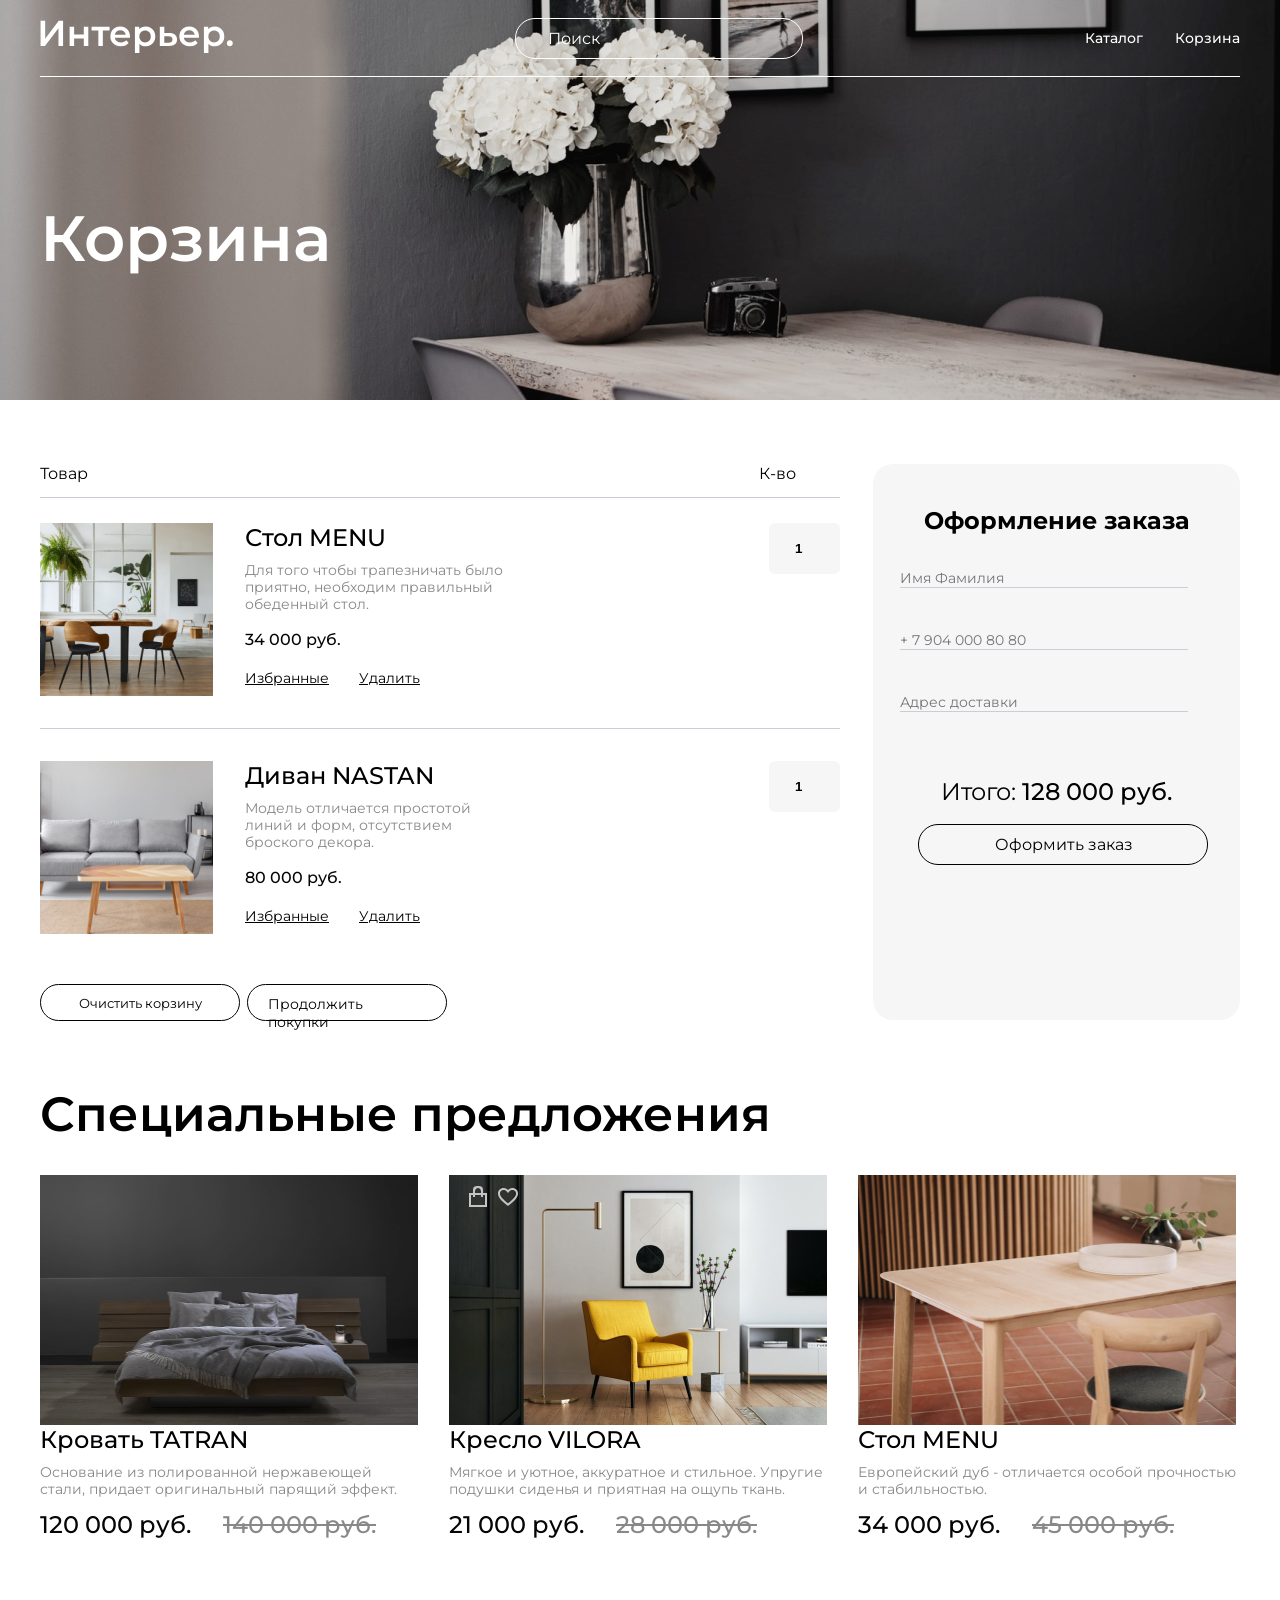
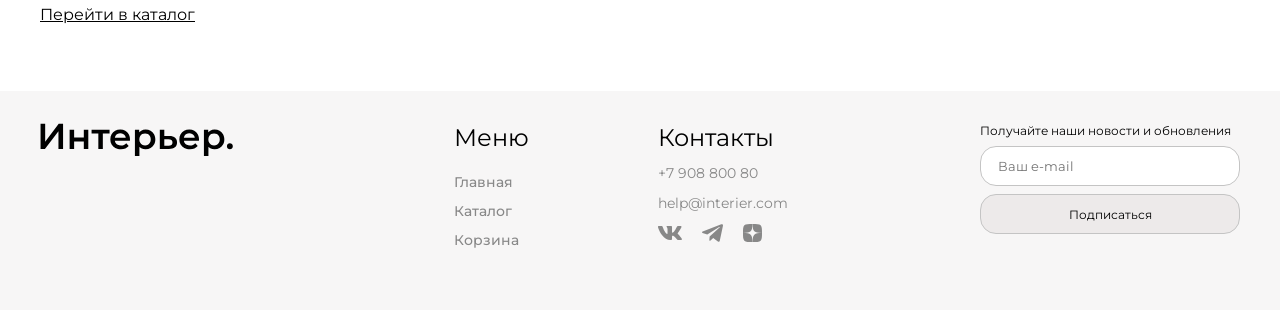
==== commit 0b5b3473: "changed the file" ====
--- a/cart.html
+++ b/cart.html
@@ -96,7 +96,7 @@
                 </div>
                 <input class="cart__vibor" type="number" value="1">
             </div>
-            <div class="cart__item2">
+            <div class="cart__item cart__item_2">
                 <div class="cart__left">
                     <img class="cart__img" src="img/cart2.jpg" alt="диван">
                     <div class="cart__info">
--- a/css/style.css
+++ b/css/style.css
@@ -132,7 +132,7 @@
 
 .menu__link {
   font-size: 14px;
-  font-weight: 400;
+  font-weight: 500;
   text-decoration-line: none;
   line-height: 20px;
   text-align: left;
@@ -336,7 +336,7 @@
   flex-wrap: wrap;
   -moz-column-gap: 31px;
        column-gap: 31px;
-  row-gap: 48px;
+  row-gap: 56px;
 }
 
 .product__img {
@@ -570,13 +570,9 @@
   justify-content: space-between;
   align-items: flex-start;
 }
-.cart__item2 {
+.cart__item_2 {
   border-top: 0.5px solid #CACDD8;
   padding-top: 32px;
-  padding-bottom: 32px;
-  display: flex;
-  justify-content: space-between;
-  align-items: flex-start;
 }
 .cart__info-name {
   color: rgb(0, 0, 0);
@@ -611,6 +607,7 @@
   gap: 32px;
 }
 .cart__form {
+  margin-left: 33px;
   background: #F7F6F6;
   border-radius: 20px;
   height: 556px;
@@ -631,6 +628,9 @@
 }
 .cart__form-name {
   display: flex;
+  font-family: inherit;
+  font-size: 14px;
+  line-height: 17px;
   flex-direction: column;
   background: #F7F6F6;
   border: none;
@@ -774,7 +774,6 @@
 
 .catalog {
   padding-top: 16px;
-  height: 24px;
   font-size: 16px;
   font-weight: 400;
   line-height: 24px;
@@ -1474,7 +1473,6 @@
     font-weight: bold;
   }
   .product__asort {
-    width: 745px;
     -moz-column-gap: 29px;
          column-gap: 29px;
     row-gap: 38px;
@@ -1500,7 +1498,7 @@
   }
   .catalog-nav {
     padding: 0;
-    width: 733px;
+    width: 720px;
     display: block;
     display: flex;
     justify-content: space-between;
@@ -1509,7 +1507,7 @@
     padding-top: 0;
   }
   .filtering-box {
-    right: 24px;
+    right: 4px;
   }
   .cart__item {
     width: 768px;
@@ -1522,6 +1520,7 @@
   .cart__form {
     grid-column: span 5;
     width: 376px;
+    margin-left: 0;
   }
   .button__cont {
     background: #000000;
